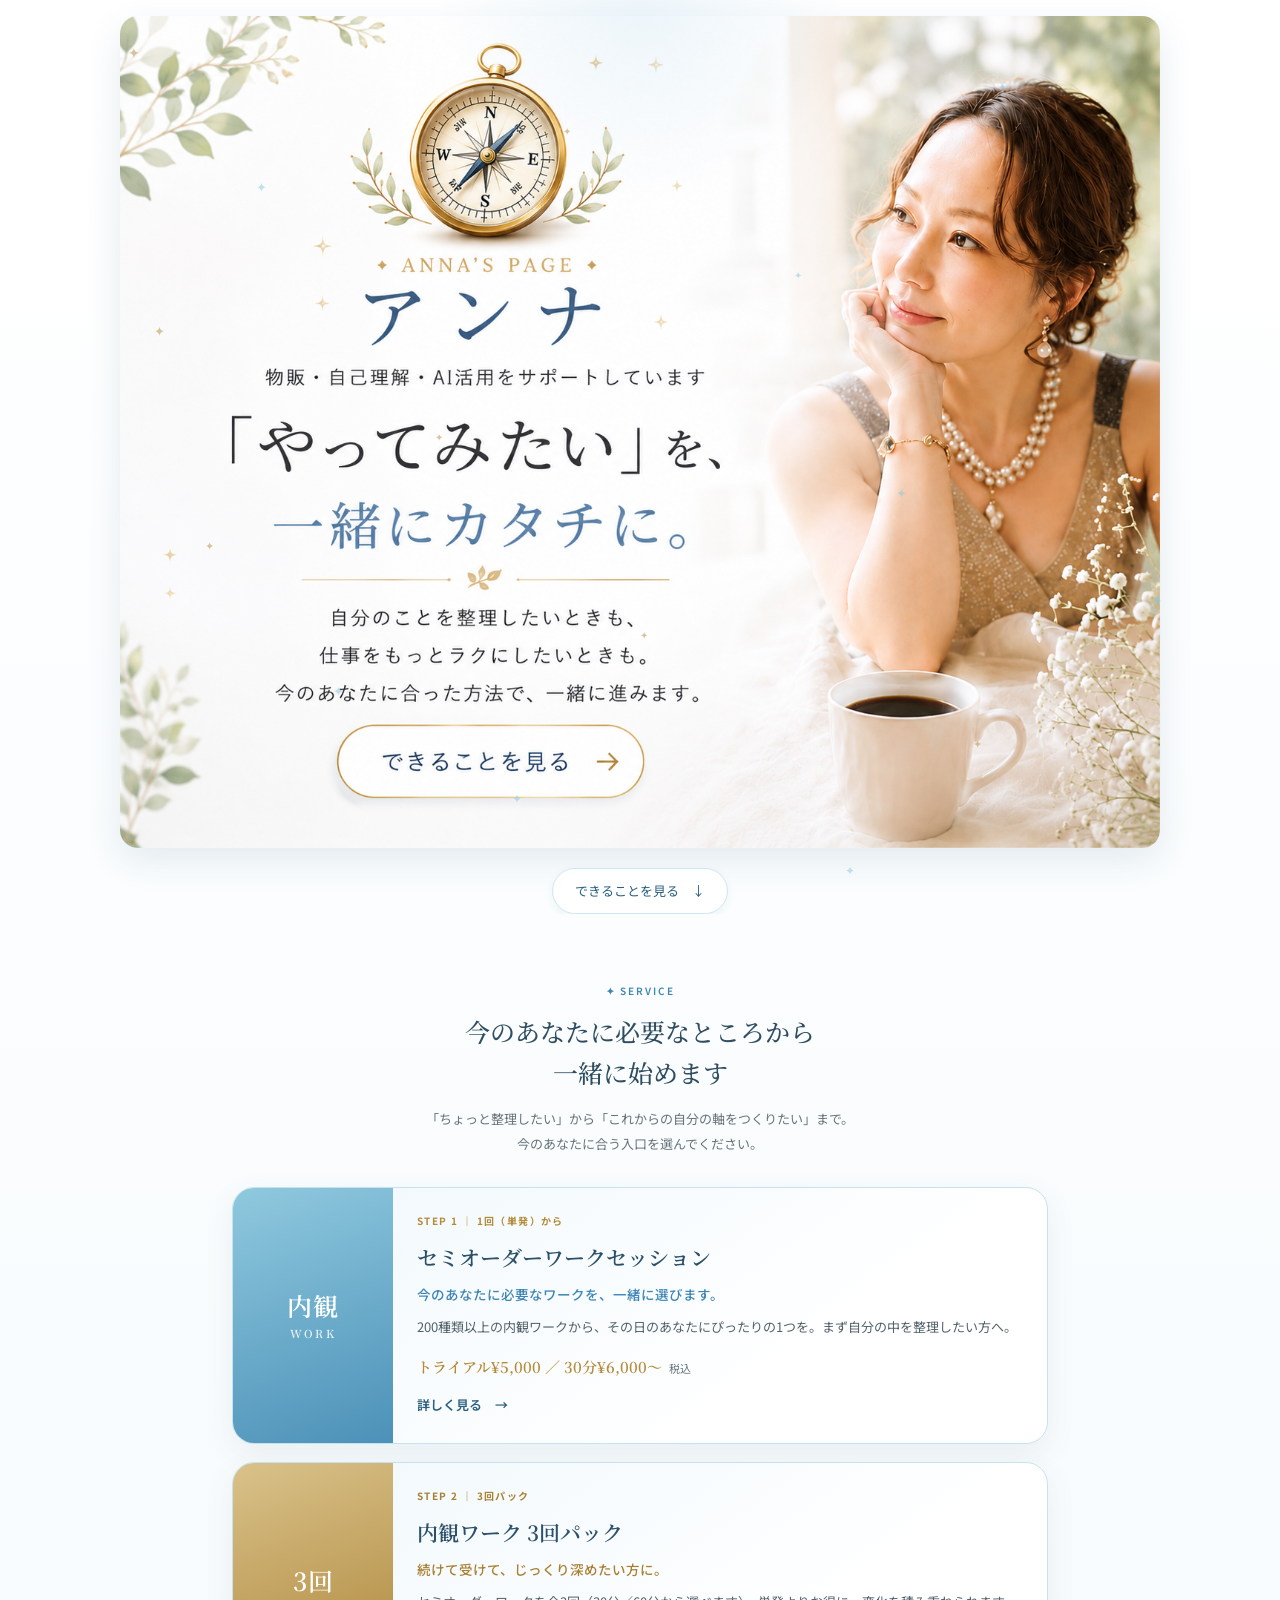
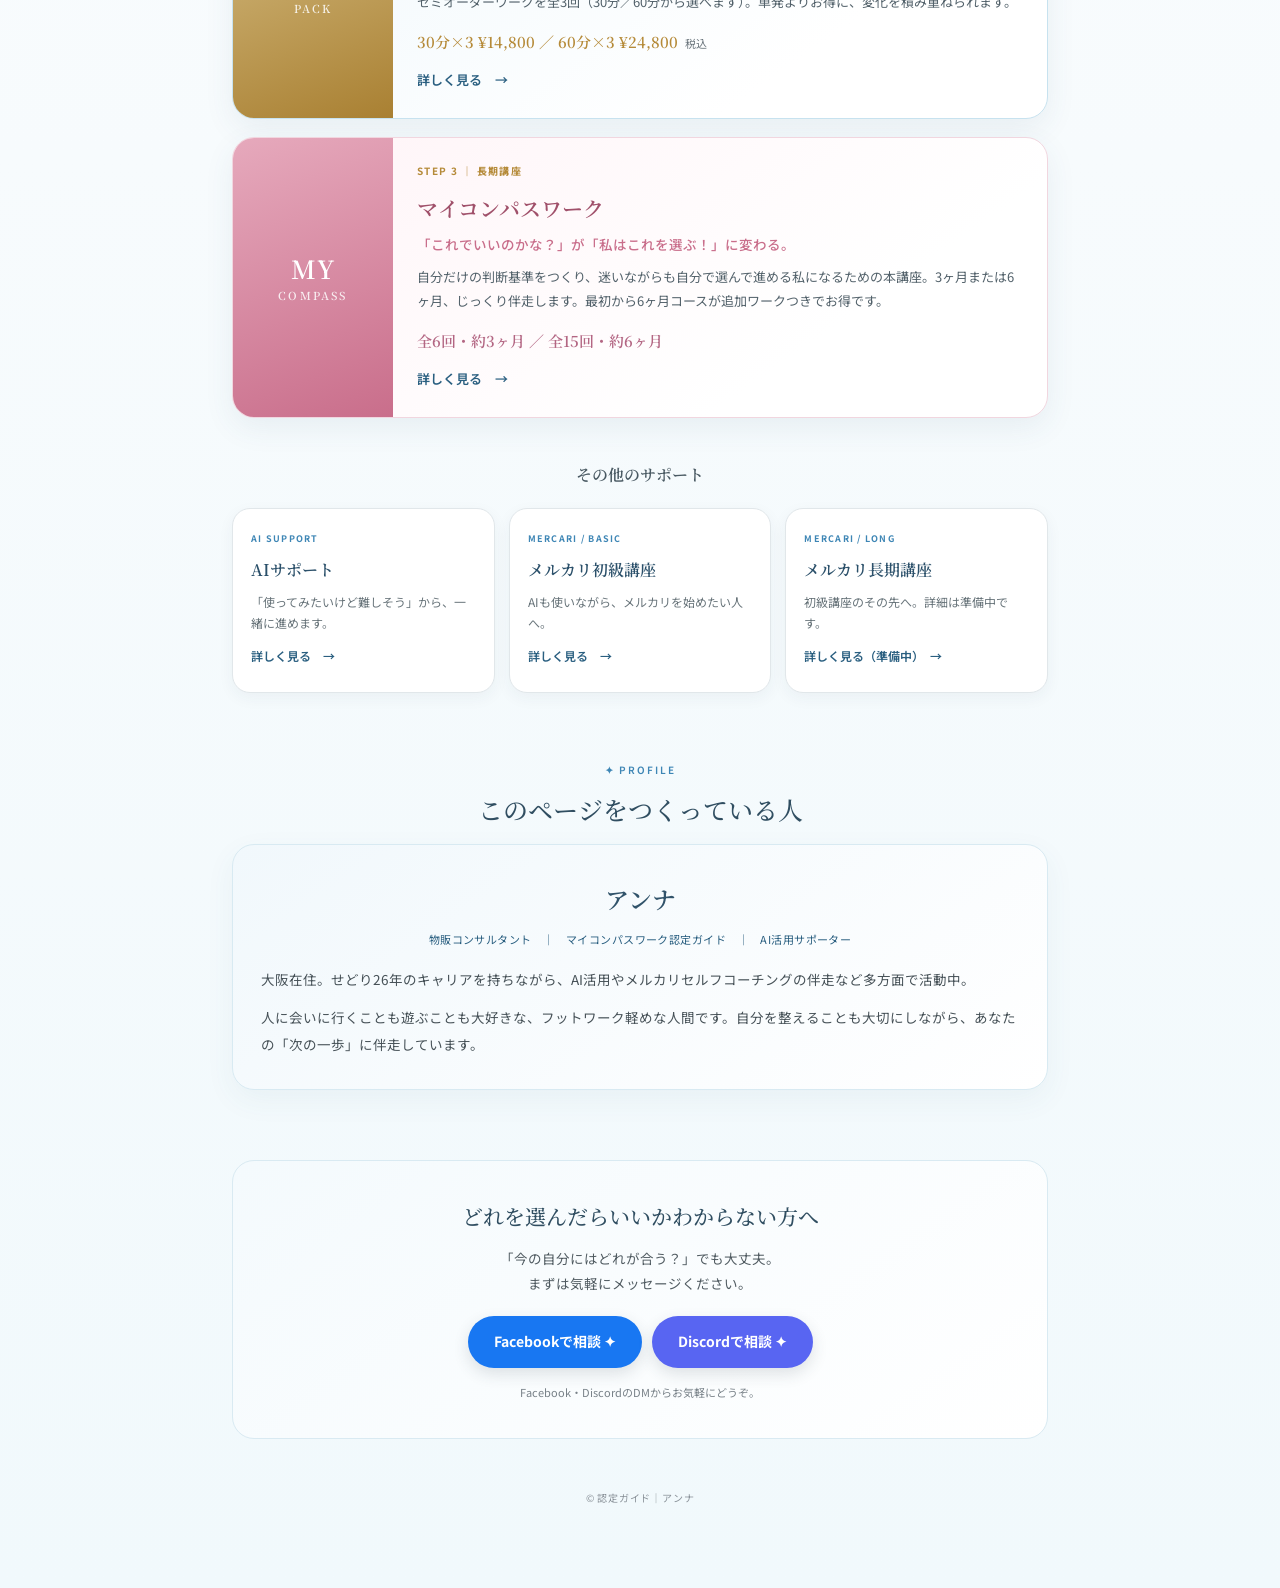
==== index.html @ 178cc52a "本講座 flow explainer; 44 testimonials w/ blurred avatars; top ladder labels 1回/3回/長期講座" ====
<!DOCTYPE html>
<html lang="ja">
<head>
<meta charset="UTF-8">
<meta name="viewport" content="width=device-width, initial-scale=1">
<title>アンナ｜物販コンサルタント / 認定ガイド</title>
<meta name="description" content="物販（せどり）歴26年。メルカリ講座・AI活用・マイコンパスワークで、あなたの「次の一歩」に伴走します。">
<link rel="preconnect" href="https://fonts.googleapis.com">
<link rel="preconnect" href="https://fonts.gstatic.com" crossorigin>
<link href="https://fonts.googleapis.com/css2?family=Noto+Serif+JP:wght@400;500;600&family=Noto+Sans+JP:wght@400;500;700&display=swap" rel="stylesheet">
<style>
*,::before,::after{box-sizing:border-box;margin:0;padding:0}
:root{--blue:#3E86B5;--mid:#86C5DF;--light:#CDE7F3;--pale:#F1F9FC;--dark:#2A5F80;--pink:#D98FA8;--gold:#B58A38;--goldp:#FBF6E9;--text:#30363B;--sub:#68737A;--white:#fff;--radius:20px}
html{scroll-behavior:smooth}
body{font-family:"Noto Sans JP",sans-serif;color:var(--text);background:linear-gradient(180deg,#ffffff 0%,#F7FBFD 55%,#F1F9FC 100%);line-height:1.85;-webkit-font-smoothing:antialiased}
a{color:inherit}
.wrap{max-width:860px;margin:0 auto;padding:0 22px 80px;position:relative;z-index:1}

/* ---------- 全体に散らす★キラキラ ---------- */
.glitter{position:fixed;inset:0;pointer-events:none;z-index:9;overflow:hidden}
.g-star{position:absolute;line-height:1;opacity:.5;animation:tw var(--d,3.2s) ease-in-out infinite var(--dl,0s)}
@keyframes tw{0%,100%{opacity:.12;transform:scale(.6) rotate(0deg)}50%{opacity:.82;transform:scale(1.15) rotate(18deg)}}
@media(prefers-reduced-motion:reduce){.g-star{animation:none;opacity:.35}}

/* ---------- hero ---------- */
.hero{position:relative;overflow:hidden;text-align:center;padding:16px 16px 0;z-index:1}
.hero-banner{display:block;max-width:1040px;margin:0 auto;border-radius:18px;overflow:hidden;box-shadow:0 12px 34px rgba(50,95,120,.12)}
.hero-banner img{display:block;width:100%}
.hero-scroll{display:inline-block;margin-top:20px;font-size:13px;color:var(--dark);text-decoration:none;border:1px solid var(--light);background:#fff;border-radius:999px;padding:10px 22px;box-shadow:0 3px 10px rgba(50,95,120,.06)}
.hero:before{content:"";position:absolute;width:420px;height:420px;border-radius:50%;background:radial-gradient(circle,rgba(191,223,240,.28),transparent 68%);top:-210px;left:50%;transform:translateX(-50%)}
.hero-inner{position:relative;z-index:1;max-width:700px;margin:auto}
.hero-emblem{width:76px;height:76px;margin:0 auto 20px;border-radius:50%;background:linear-gradient(160deg,#8FC9DE,#4C91B8);display:flex;align-items:center;justify-content:center;box-shadow:0 12px 26px rgba(75,145,181,.28)}
.hero-emblem svg{width:40px;height:40px;color:#fff}
.anna-badge{display:inline-block;font-size:11px;letter-spacing:.16em;color:var(--dark);background:#fff;border:1px solid var(--light);padding:7px 16px;border-radius:999px}
.anna-name{font-family:"Noto Serif JP",serif;font-size:30px;font-weight:600;color:#294F68;margin-top:16px;letter-spacing:.04em}
.anna-role{font-size:12px;color:var(--sub);letter-spacing:.03em;margin-top:6px}
.hero h1{font-family:"Noto Serif JP",serif;font-size:32px;font-weight:500;line-height:1.6;letter-spacing:.03em;margin:20px 0 10px;color:#294F68}
.hero h1 span{color:var(--blue)}
.hero-lead{font-size:14px;color:var(--sub);line-height:2;margin:16px auto 0}
.hero-links{margin-top:24px}
.hero-links a{display:inline-block;font-size:13px;color:var(--dark);text-decoration:none;border:1px solid var(--light);background:#fff;border-radius:999px;padding:11px 22px;transition:.2s;box-shadow:0 3px 10px rgba(50,95,120,.06)}
.hero-links a:hover{background:var(--pale)}

/* ---------- section ---------- */
section{padding-top:68px}
.sec-label{display:block;text-align:center;font-size:10px;letter-spacing:.2em;color:var(--blue);font-weight:600;margin-bottom:10px}
.sec-title{font-family:"Noto Serif JP",serif;font-size:25px;font-weight:500;line-height:1.65;text-align:center;color:#304E61;margin-bottom:14px}
.sec-lead{text-align:center;font-size:13px;color:var(--sub);line-height:1.9;margin:0 auto 30px;max-width:620px}

/* ---------- 主役サービス ---------- */
.service-stack{display:grid;gap:18px}
.service-main{display:grid;grid-template-columns:160px 1fr;text-decoration:none;background:linear-gradient(145deg,#F0F8FC,#fff 72%);border:1px solid #C7E2EF;border-radius:22px;overflow:hidden;box-shadow:0 10px 30px rgba(50,95,120,.08);transition:transform .25s,box-shadow .25s}
.service-main:hover{transform:translateY(-2px);box-shadow:0 14px 34px rgba(50,95,120,.14)}
.service-main .visual{background:linear-gradient(160deg,#8FC9DE,#4C91B8);display:flex;align-items:center;justify-content:center;padding:20px}
.visual-mark{font-family:"Noto Serif JP",serif;color:#fff;font-size:25px;font-weight:600;text-align:center;line-height:1.25;letter-spacing:.04em}
.visual-mark span{display:block;font-size:11px;letter-spacing:.2em;opacity:.85;margin-top:5px}
.service-body{padding:24px 24px 26px}
.service-main .mini{font-size:10px;letter-spacing:.14em;font-weight:700;color:var(--gold)}
.service-main h3{font-family:"Noto Serif JP",serif;font-size:21px;font-weight:600;color:#2B506A;margin:8px 0 5px}
.service-main .lead{font-size:13.5px;color:var(--blue);font-weight:500;margin-bottom:8px}
.service-main p{font-size:13px;color:#52616A}
.service-main .price{font-family:"Noto Serif JP",serif;font-size:15px;font-weight:600;color:var(--gold);margin-top:14px}
.service-main .price small{font-family:"Noto Sans JP",sans-serif;font-size:11px;font-weight:400;color:var(--sub);margin-left:3px}
.service-main .arrow{margin-top:12px;font-size:13px;font-weight:600;color:var(--dark)}
.service-main.pink{background:linear-gradient(145deg,#FFF4F7,#fff 72%);border-color:#F1D6DF}
.service-main.pink .visual{background:linear-gradient(160deg,#E6A9BC,#C96E8B)}
.service-main.pink h3{color:#A0506A}
.service-main.pink .lead{color:#C96E8B}
.service-main.pink .price{color:#B36683}

/* ---------- その他サービス ---------- */
.other-title{font-family:"Noto Serif JP",serif;text-align:center;font-size:16px;color:#4a5a63;margin:42px 0 18px;font-weight:600}
.other-services{display:grid;grid-template-columns:repeat(3,1fr);gap:14px}
.other-card{display:block;text-decoration:none;background:#fff;border:1px solid #E1E7EA;border-radius:18px;padding:22px 18px;box-shadow:0 5px 16px rgba(40,60,70,.05);transition:transform .25s}
.other-card:hover{transform:translateY(-2px)}
.other-card .label{font-size:9px;letter-spacing:.14em;font-weight:700;color:var(--blue)}
.other-card h4{font-family:"Noto Serif JP",serif;font-size:16px;color:#2B506A;margin:8px 0 6px;font-weight:600}
.other-card p{font-size:12px;color:#68747A;line-height:1.75}
.other-card .more{display:inline-block;margin-top:12px;font-size:12px;font-weight:600;color:var(--dark)}

/* ---------- profile ---------- */
.profile{background:linear-gradient(145deg,#F1F8FC,#fff);border:1px solid #D8EAF2;border-radius:22px;padding:32px 28px;text-align:center;box-shadow:0 10px 30px rgba(50,95,120,.06)}
.profile-name{font-family:"Noto Serif JP",serif;font-size:24px;font-weight:600;color:#31536A}
.profile .role{font-size:11px;color:var(--dark);letter-spacing:.04em;margin:7px 0 17px}
.profile p{font-size:13.5px;text-align:left;color:#465157;line-height:1.95}
.profile p+p{margin-top:12px}

/* ---------- contact ---------- */
.contact{margin-top:70px;text-align:center;background:linear-gradient(145deg,#F4FAFD,#fff);border:1px solid #D9EAF2;border-radius:22px;padding:36px 24px}
.contact h2{font-family:"Noto Serif JP",serif;font-size:21px;font-weight:500;color:#304E61;margin-bottom:10px}
.contact p{font-size:13.5px;color:#505B61}
.contact .btns{display:flex;flex-wrap:wrap;gap:10px;justify-content:center;margin-top:20px}
.contact .btn{display:inline-block;text-decoration:none;font-weight:700;color:#fff;padding:13px 26px;border-radius:999px;font-size:14px;box-shadow:0 6px 16px rgba(40,60,70,.14)}
.contact .btn.fb{background:#1877F2}
.contact .btn.dc{background:#5865F2}
.contact-note{font-size:11px;color:#788188;margin-top:14px}
footer{text-align:center;font-size:10px;color:#899198;margin-top:50px;letter-spacing:.08em}

@media(max-width:680px){.other-services{grid-template-columns:1fr}.service-main{grid-template-columns:1fr}.service-main .visual{padding:28px}}
@media(max-width:480px){.wrap{padding-left:16px;padding-right:16px}.hero{padding:54px 18px 48px}.anna-name{font-size:26px}.hero h1{font-size:25px}.sec-title{font-size:21px}}
</style>
</head>
<body>

<!-- ★ 全体に散らすキラキラ -->
<div class="glitter" aria-hidden="true">
  <span class="g-star" style="top:5%;left:10%;color:var(--gold);font-size:14px;--d:3.4s">✦</span>
  <span class="g-star" style="top:9%;left:78%;color:var(--mid);font-size:11px;--d:3.9s;--dl:1.2s">✦</span>
  <span class="g-star" style="top:14%;left:44%;color:var(--gold);font-size:10px;--d:3.1s;--dl:.5s">✦</span>
  <span class="g-star" style="top:20%;left:20%;color:var(--mid);font-size:13px;--d:4.2s;--dl:2s">✦</span>
  <span class="g-star" style="top:24%;left:88%;color:var(--gold);font-size:12px;--d:3.6s;--dl:.9s">✦</span>
  <span class="g-star" style="top:30%;left:62%;color:var(--mid);font-size:10px;--d:3.3s;--dl:1.6s">✦</span>
  <span class="g-star" style="top:36%;left:12%;color:var(--gold);font-size:13px;--d:4s;--dl:.3s">✦</span>
  <span class="g-star" style="top:42%;left:82%;color:var(--mid);font-size:11px;--d:3.7s;--dl:2.2s">✦</span>
  <span class="g-star" style="top:48%;left:34%;color:var(--gold);font-size:10px;--d:3.2s;--dl:1s">✦</span>
  <span class="g-star" style="top:54%;left:70%;color:var(--mid);font-size:13px;--d:4.1s;--dl:.6s">✦</span>
  <span class="g-star" style="top:60%;left:16%;color:var(--gold);font-size:11px;--d:3.5s;--dl:1.8s">✦</span>
  <span class="g-star" style="top:66%;left:90%;color:var(--mid);font-size:12px;--d:3.8s;--dl:.4s">✦</span>
  <span class="g-star" style="top:70%;left:50%;color:var(--gold);font-size:10px;--d:3.3s;--dl:2.4s">✦</span>
  <span class="g-star" style="top:76%;left:26%;color:var(--mid);font-size:13px;--d:4.2s;--dl:1.1s">✦</span>
  <span class="g-star" style="top:82%;left:76%;color:var(--gold);font-size:11px;--d:3.6s;--dl:.7s">✦</span>
  <span class="g-star" style="top:88%;left:40%;color:var(--mid);font-size:12px;--d:3.9s;--dl:2s">✦</span>
  <span class="g-star" style="top:93%;left:10%;color:var(--gold);font-size:10px;--d:3.4s;--dl:1.4s">✦</span>
  <span class="g-star" style="top:96%;left:66%;color:var(--mid);font-size:12px;--d:3.7s;--dl:.9s">✦</span>
</div>

<header class="hero">
  <a class="hero-banner" href="#services">
    <img src="hero-top.png" alt="ANNA'S PAGE アンナ｜物販・自己理解・AI活用をサポートしています。「やってみたい」を、一緒にカタチに。自分のことを整理したいときも、仕事をもっとラクにしたいときも、今のあなたに合った方法で一緒に進みます。">
  </a>
  <a class="hero-scroll" href="#services">できることを見る　↓</a>
</header>

<div class="wrap">

  <!-- ============ サービス一覧 ============ -->
  <section id="services">
    <span class="sec-label">✦ SERVICE</span>
    <h2 class="sec-title">今のあなたに必要なところから<br>一緒に始めます</h2>
    <p class="sec-lead">「ちょっと整理したい」から「これからの自分の軸をつくりたい」まで。<br>今のあなたに合う入口を選んでください。</p>

    <div class="service-stack">
      <a class="service-main" href="taiken/">
        <div class="visual"><div class="visual-mark">内観<br><span>WORK</span></div></div>
        <div class="service-body">
          <div class="mini">STEP 1 ｜ 1回（単発）から</div>
          <h3>セミオーダーワークセッション</h3>
          <p class="lead">今のあなたに必要なワークを、一緒に選びます。</p>
          <p>200種類以上の内観ワークから、その日のあなたにぴったりの1つを。まず自分の中を整理したい方へ。</p>
          <div class="price">トライアル¥5,000 ／ 30分¥6,000〜 <small>税込</small></div>
          <div class="arrow">詳しく見る　→</div>
        </div>
      </a>

      <a class="service-main" href="taiken/#price">
        <div class="visual" style="background:linear-gradient(160deg,#D9C28A,#A98032)"><div class="visual-mark">3回<br><span>PACK</span></div></div>
        <div class="service-body">
          <div class="mini" style="color:#A98032">STEP 2 ｜ 3回パック</div>
          <h3>内観ワーク 3回パック</h3>
          <p class="lead" style="color:#A98032">続けて受けて、じっくり深めたい方に。</p>
          <p>セミオーダーワークを全3回（30分／60分から選べます）。単発よりお得に、変化を積み重ねられます。</p>
          <div class="price">30分×3 ¥14,800 ／ 60分×3 ¥24,800 <small>税込</small></div>
          <div class="arrow">詳しく見る　→</div>
        </div>
      </a>

      <a class="service-main pink" href="https://annakanayama.github.io/mycompass-lp/">
        <div class="visual"><div class="visual-mark">MY<br><span>COMPASS</span></div></div>
        <div class="service-body">
          <div class="mini">STEP 3 ｜ 長期講座</div>
          <h3>マイコンパスワーク</h3>
          <p class="lead">「これでいいのかな？」が「私はこれを選ぶ！」に変わる。</p>
          <p>自分だけの判断基準をつくり、迷いながらも自分で選んで進める私になるための本講座。3ヶ月または6ヶ月、じっくり伴走します。最初から6ヶ月コースが追加ワークつきでお得です。</p>
          <div class="price">全6回・約3ヶ月 ／ 全15回・約6ヶ月</div>
          <div class="arrow">詳しく見る　→</div>
        </div>
      </a>
    </div>

    <h3 class="other-title">その他のサポート</h3>
    <div class="other-services">
      <a class="other-card" href="ai/"><div class="label">AI SUPPORT</div><h4>AIサポート</h4><p>「使ってみたいけど難しそう」から、一緒に進めます。</p><span class="more">詳しく見る　→</span></a>
      <a class="other-card" href="mercari-basic/"><div class="label">MERCARI / BASIC</div><h4>メルカリ初級講座</h4><p>AIも使いながら、メルカリを始めたい人へ。</p><span class="more">詳しく見る　→</span></a>
      <a class="other-card" href="mercari-long/"><div class="label">MERCARI / LONG</div><h4>メルカリ長期講座</h4><p>初級講座のその先へ。詳細は準備中です。</p><span class="more">詳しく見る（準備中）　→</span></a>
    </div>
  </section>

  <!-- ============ プロフィール ============ -->
  <section id="profile">
    <span class="sec-label">✦ PROFILE</span>
    <h2 class="sec-title">このページをつくっている人</h2>
    <div class="profile">
      <div class="profile-name">アンナ</div>
      <div class="role">物販コンサルタント　｜　マイコンパスワーク認定ガイド　｜　AI活用サポーター</div>
      <p>大阪在住。せどり26年のキャリアを持ちながら、AI活用やメルカリセルフコーチングの伴走など多方面で活動中。</p>
      <p>人に会いに行くことも遊ぶことも大好きな、フットワーク軽めな人間です。自分を整えることも大切にしながら、あなたの「次の一歩」に伴走しています。</p>
    </div>
  </section>

  <!-- ============ お問い合わせ ============ -->
  <div class="contact">
    <h2>どれを選んだらいいかわからない方へ</h2>
    <p>「今の自分にはどれが合う？」でも大丈夫。<br>まずは気軽にメッセージください。</p>
    <div class="btns">
      <a class="btn fb" href="https://www.facebook.com/profile.php?id=1349326636" target="_blank" rel="noopener">Facebookで相談 ✦</a>
      <a class="btn dc" href="https://discord.com/users/949023062278410319" target="_blank" rel="noopener">Discordで相談 ✦</a>
    </div>
    <div class="contact-note">Facebook・DiscordのDMからお気軽にどうぞ。</div>
  </div>

  <footer>© 認定ガイド｜アンナ</footer>
</div>

</body>
</html>
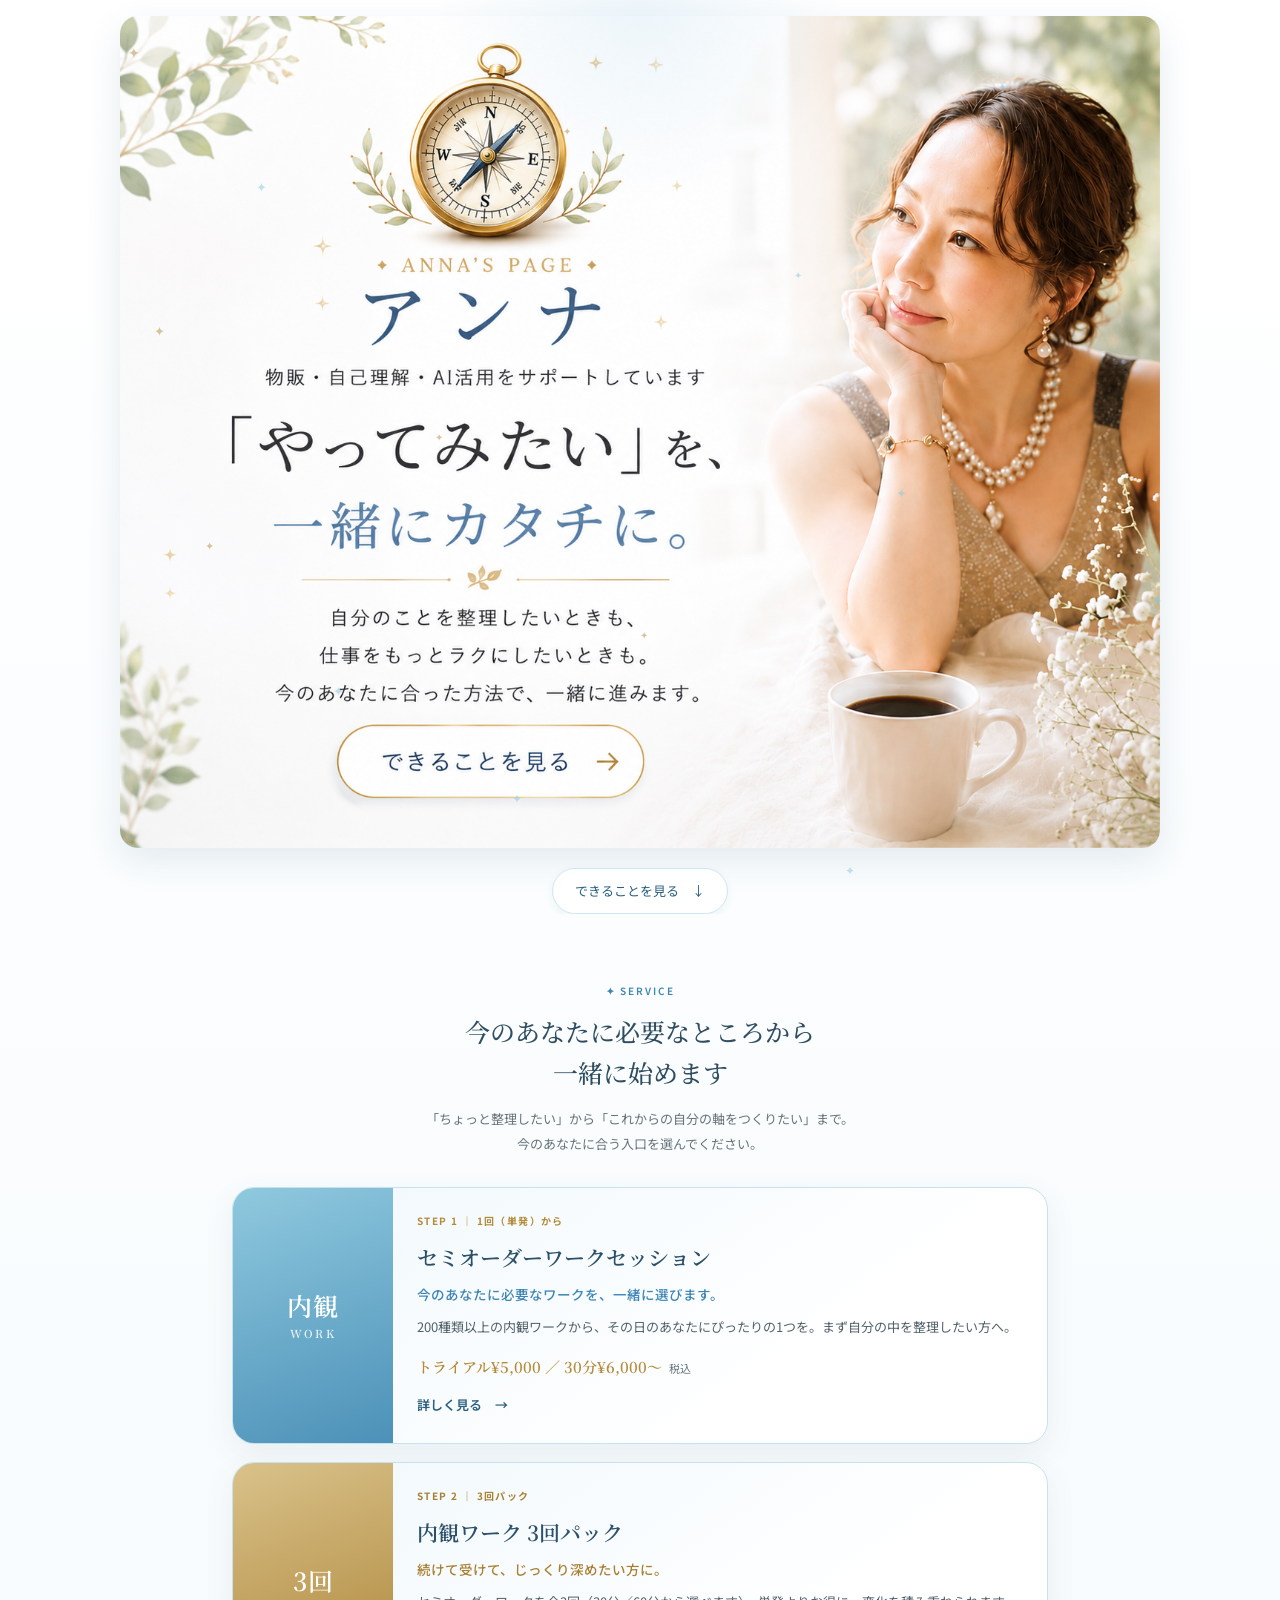
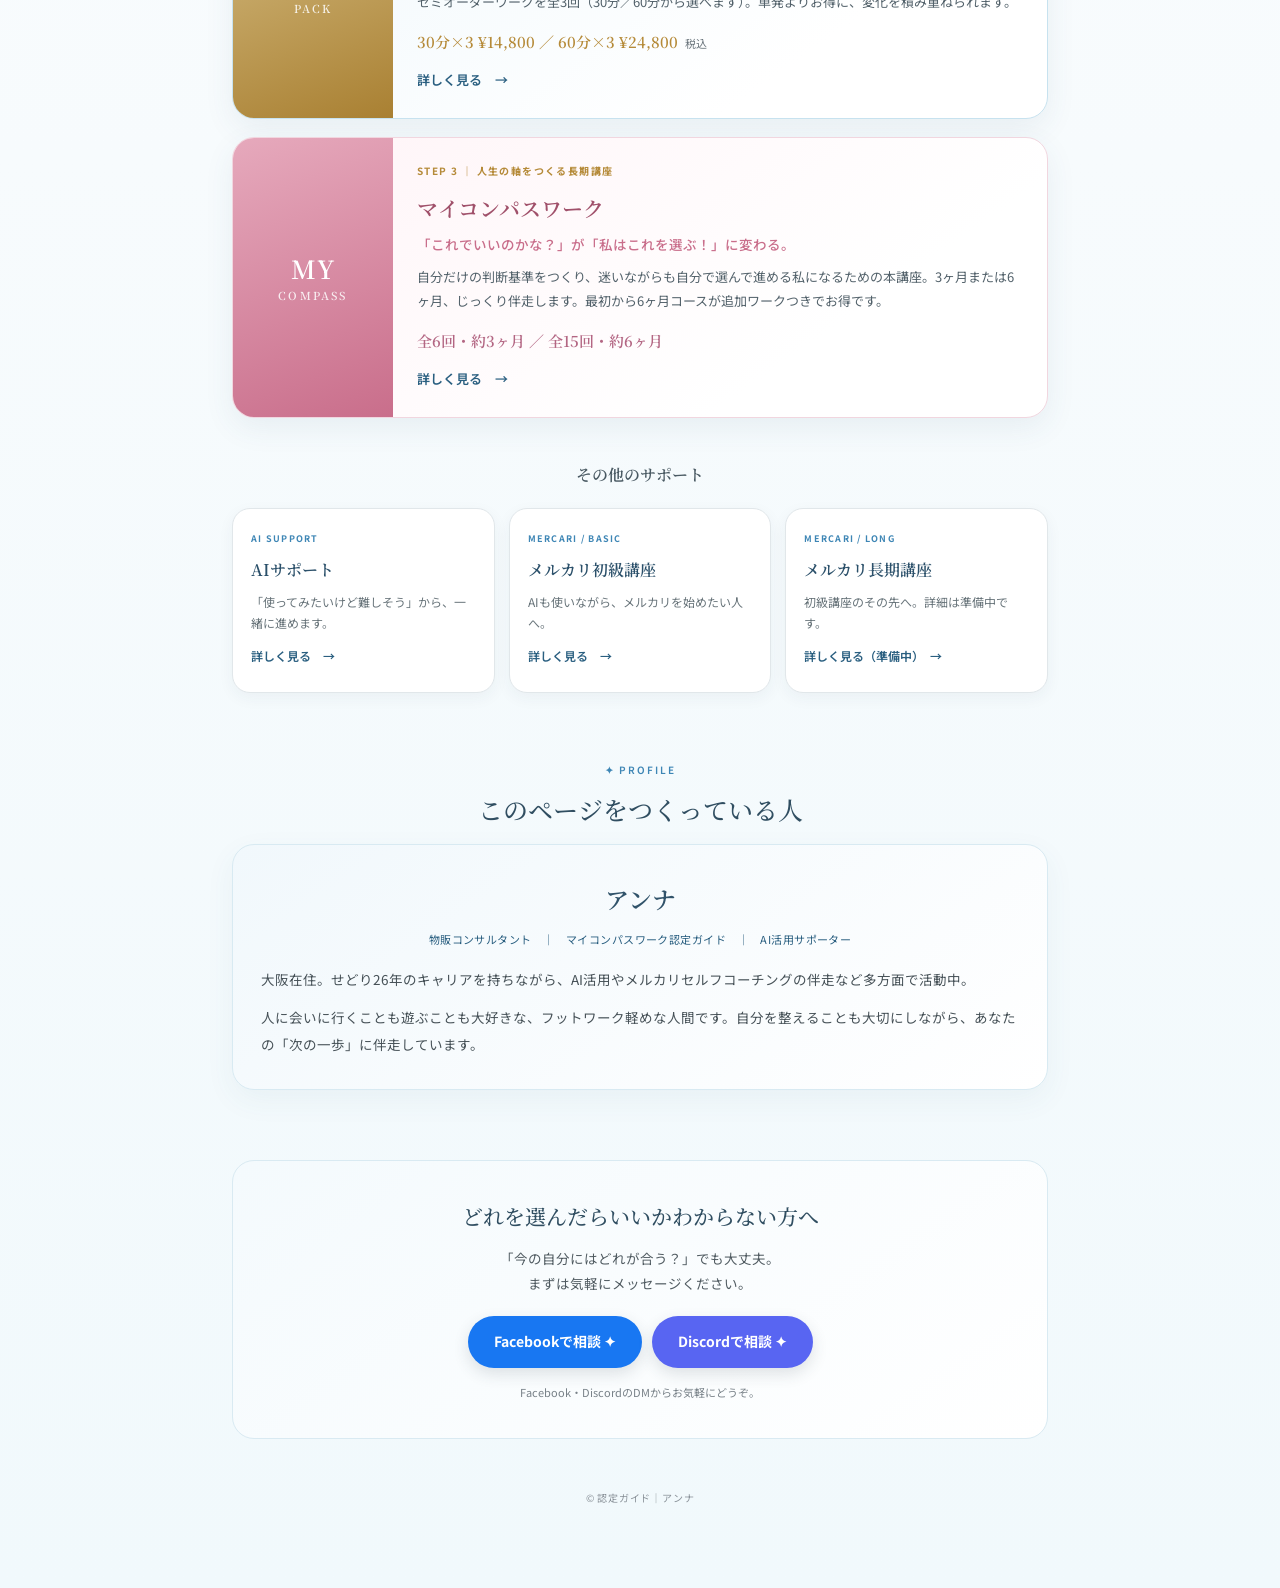
==== commit d7c0fd66: "Top: STEP 3 label -> 人生の軸をつくる長期講座" ====
--- a/index.html
+++ b/index.html
@@ -167,7 +167,7 @@
       <a class="service-main pink" href="https://annakanayama.github.io/mycompass-lp/">
         <div class="visual"><div class="visual-mark">MY<br><span>COMPASS</span></div></div>
         <div class="service-body">
-          <div class="mini">STEP 3 ｜ 長期講座</div>
+          <div class="mini">STEP 3 ｜ 人生の軸をつくる長期講座</div>
           <h3>マイコンパスワーク</h3>
           <p class="lead">「これでいいのかな？」が「私はこれを選ぶ！」に変わる。</p>
           <p>自分だけの判断基準をつくり、迷いながらも自分で選んで進める私になるための本講座。3ヶ月または6ヶ月、じっくり伴走します。最初から6ヶ月コースが追加ワークつきでお得です。</p>
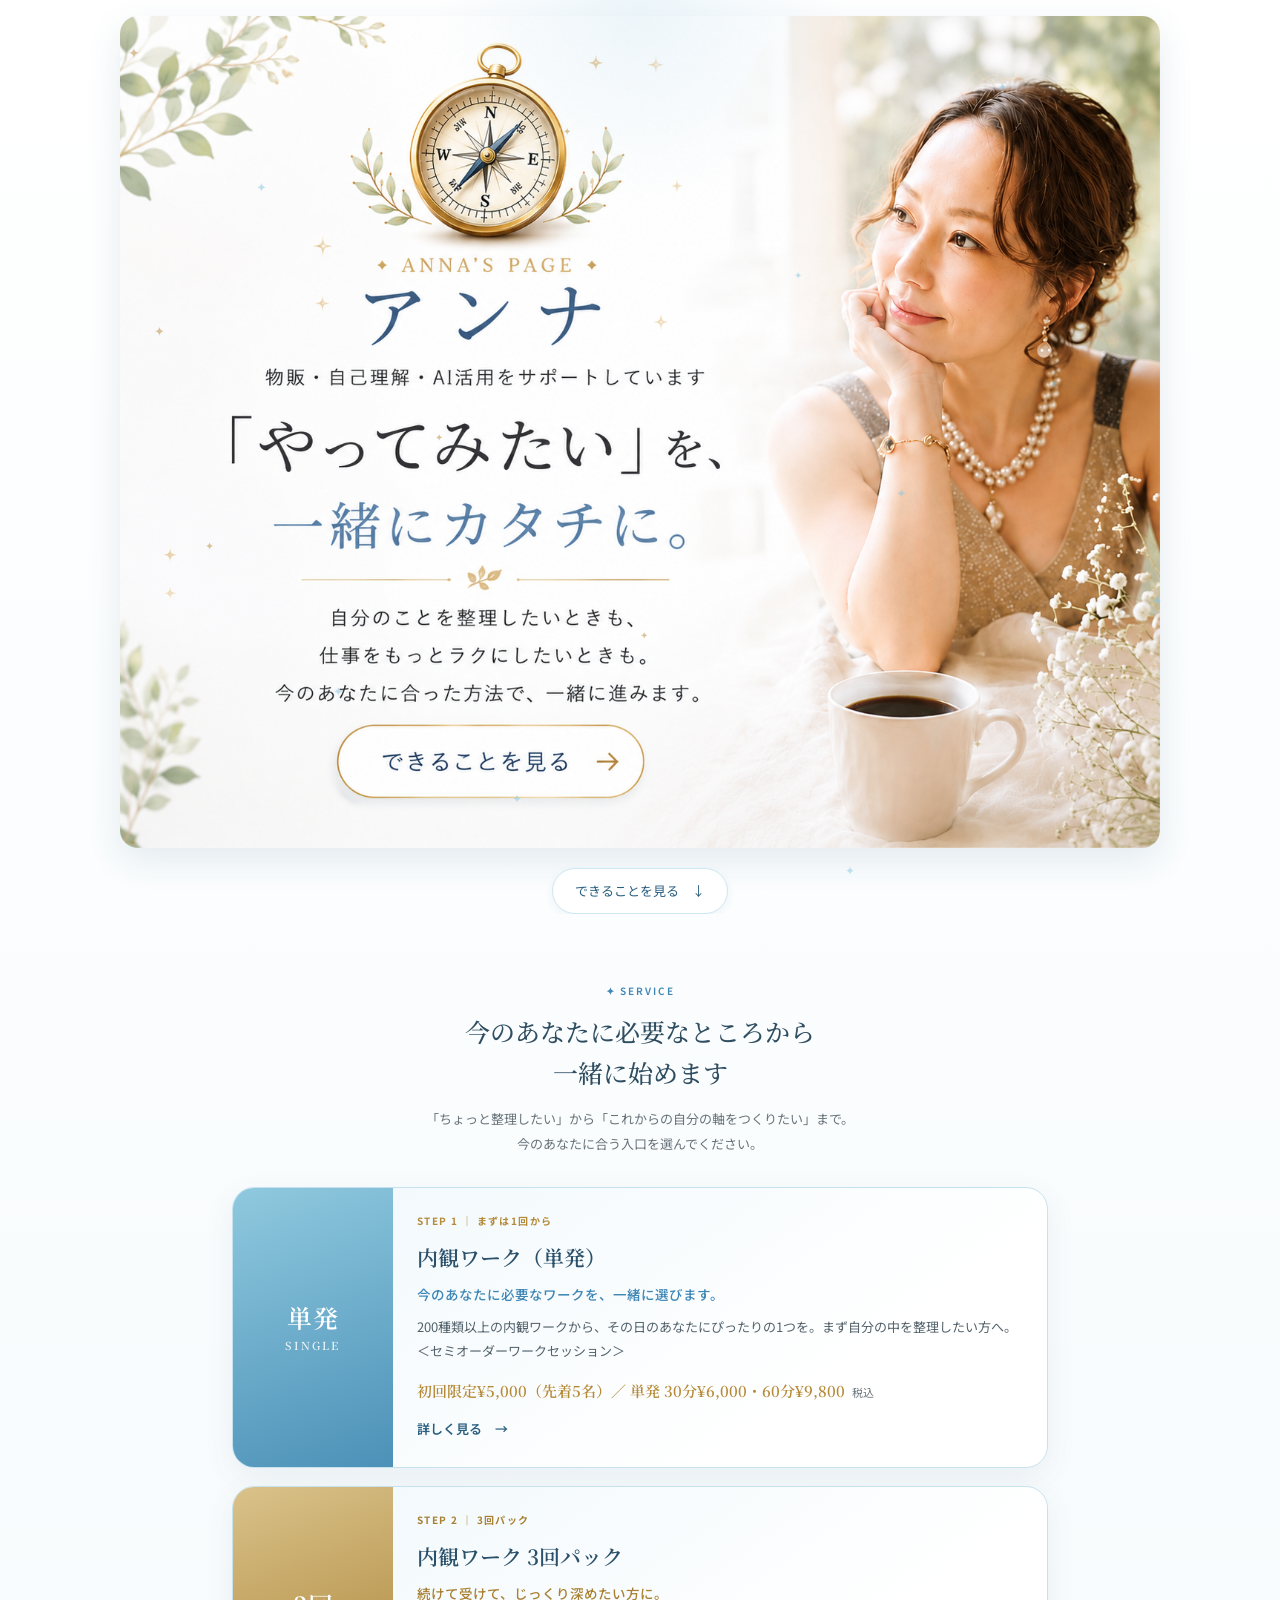
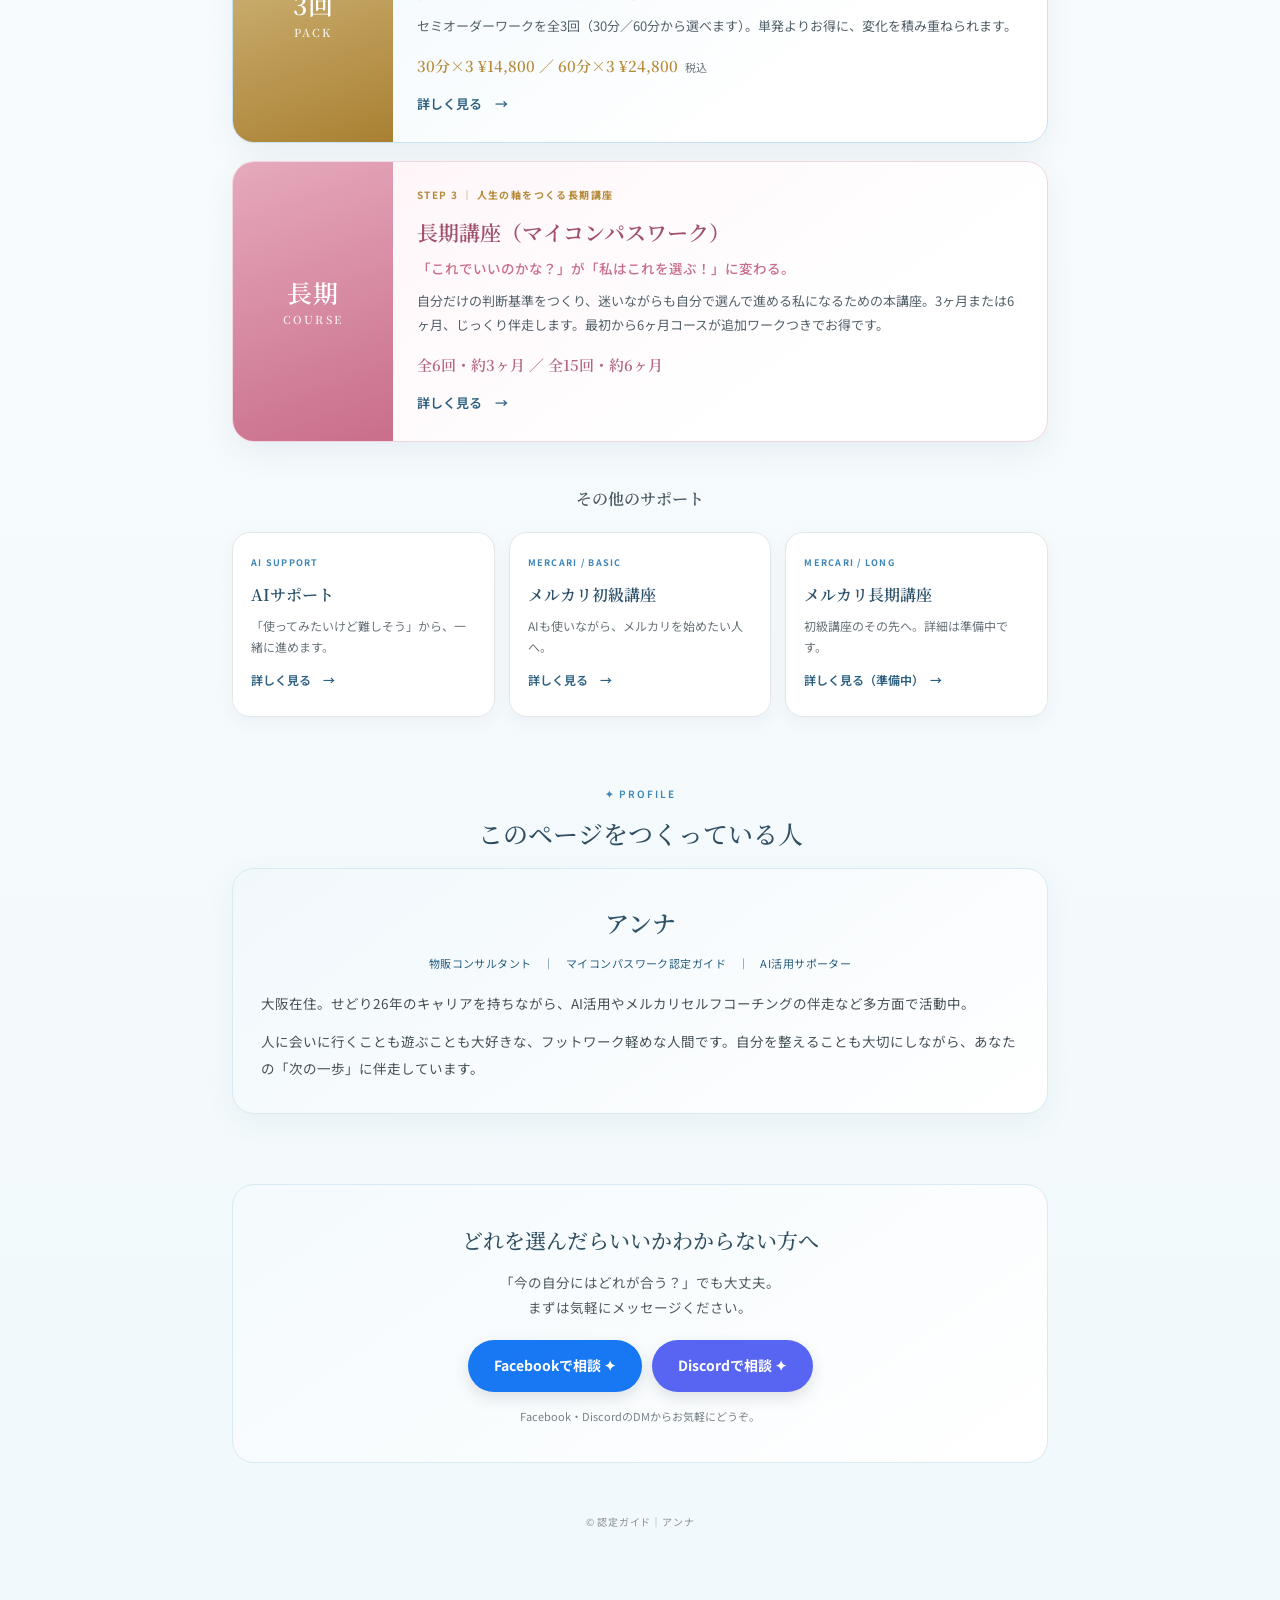
==== commit 83411bf1: "Feedback: align top-page card marks (単発/3回/長期), rename マイコンパス->長期講座(マイコンパスワーク), clarify prices" ====
--- a/index.html
+++ b/index.html
@@ -141,13 +141,13 @@
 
     <div class="service-stack">
       <a class="service-main" href="taiken/">
-        <div class="visual"><div class="visual-mark">内観<br><span>WORK</span></div></div>
+        <div class="visual"><div class="visual-mark">単発<br><span>SINGLE</span></div></div>
         <div class="service-body">
-          <div class="mini">STEP 1 ｜ 1回（単発）から</div>
-          <h3>セミオーダーワークセッション</h3>
+          <div class="mini">STEP 1 ｜ まずは1回から</div>
+          <h3>内観ワーク（単発）</h3>
           <p class="lead">今のあなたに必要なワークを、一緒に選びます。</p>
-          <p>200種類以上の内観ワークから、その日のあなたにぴったりの1つを。まず自分の中を整理したい方へ。</p>
-          <div class="price">トライアル¥5,000 ／ 30分¥6,000〜 <small>税込</small></div>
+          <p>200種類以上の内観ワークから、その日のあなたにぴったりの1つを。まず自分の中を整理したい方へ。＜セミオーダーワークセッション＞</p>
+          <div class="price">初回限定¥5,000（先着5名）／ 単発 30分¥6,000・60分¥9,800 <small>税込</small></div>
           <div class="arrow">詳しく見る　→</div>
         </div>
       </a>
@@ -165,10 +165,10 @@
       </a>
 
       <a class="service-main pink" href="https://annakanayama.github.io/mycompass-lp/">
-        <div class="visual"><div class="visual-mark">MY<br><span>COMPASS</span></div></div>
+        <div class="visual"><div class="visual-mark">長期<br><span>COURSE</span></div></div>
         <div class="service-body">
           <div class="mini">STEP 3 ｜ 人生の軸をつくる長期講座</div>
-          <h3>マイコンパスワーク</h3>
+          <h3>長期講座（マイコンパスワーク）</h3>
           <p class="lead">「これでいいのかな？」が「私はこれを選ぶ！」に変わる。</p>
           <p>自分だけの判断基準をつくり、迷いながらも自分で選んで進める私になるための本講座。3ヶ月または6ヶ月、じっくり伴走します。最初から6ヶ月コースが追加ワークつきでお得です。</p>
           <div class="price">全6回・約3ヶ月 ／ 全15回・約6ヶ月</div>
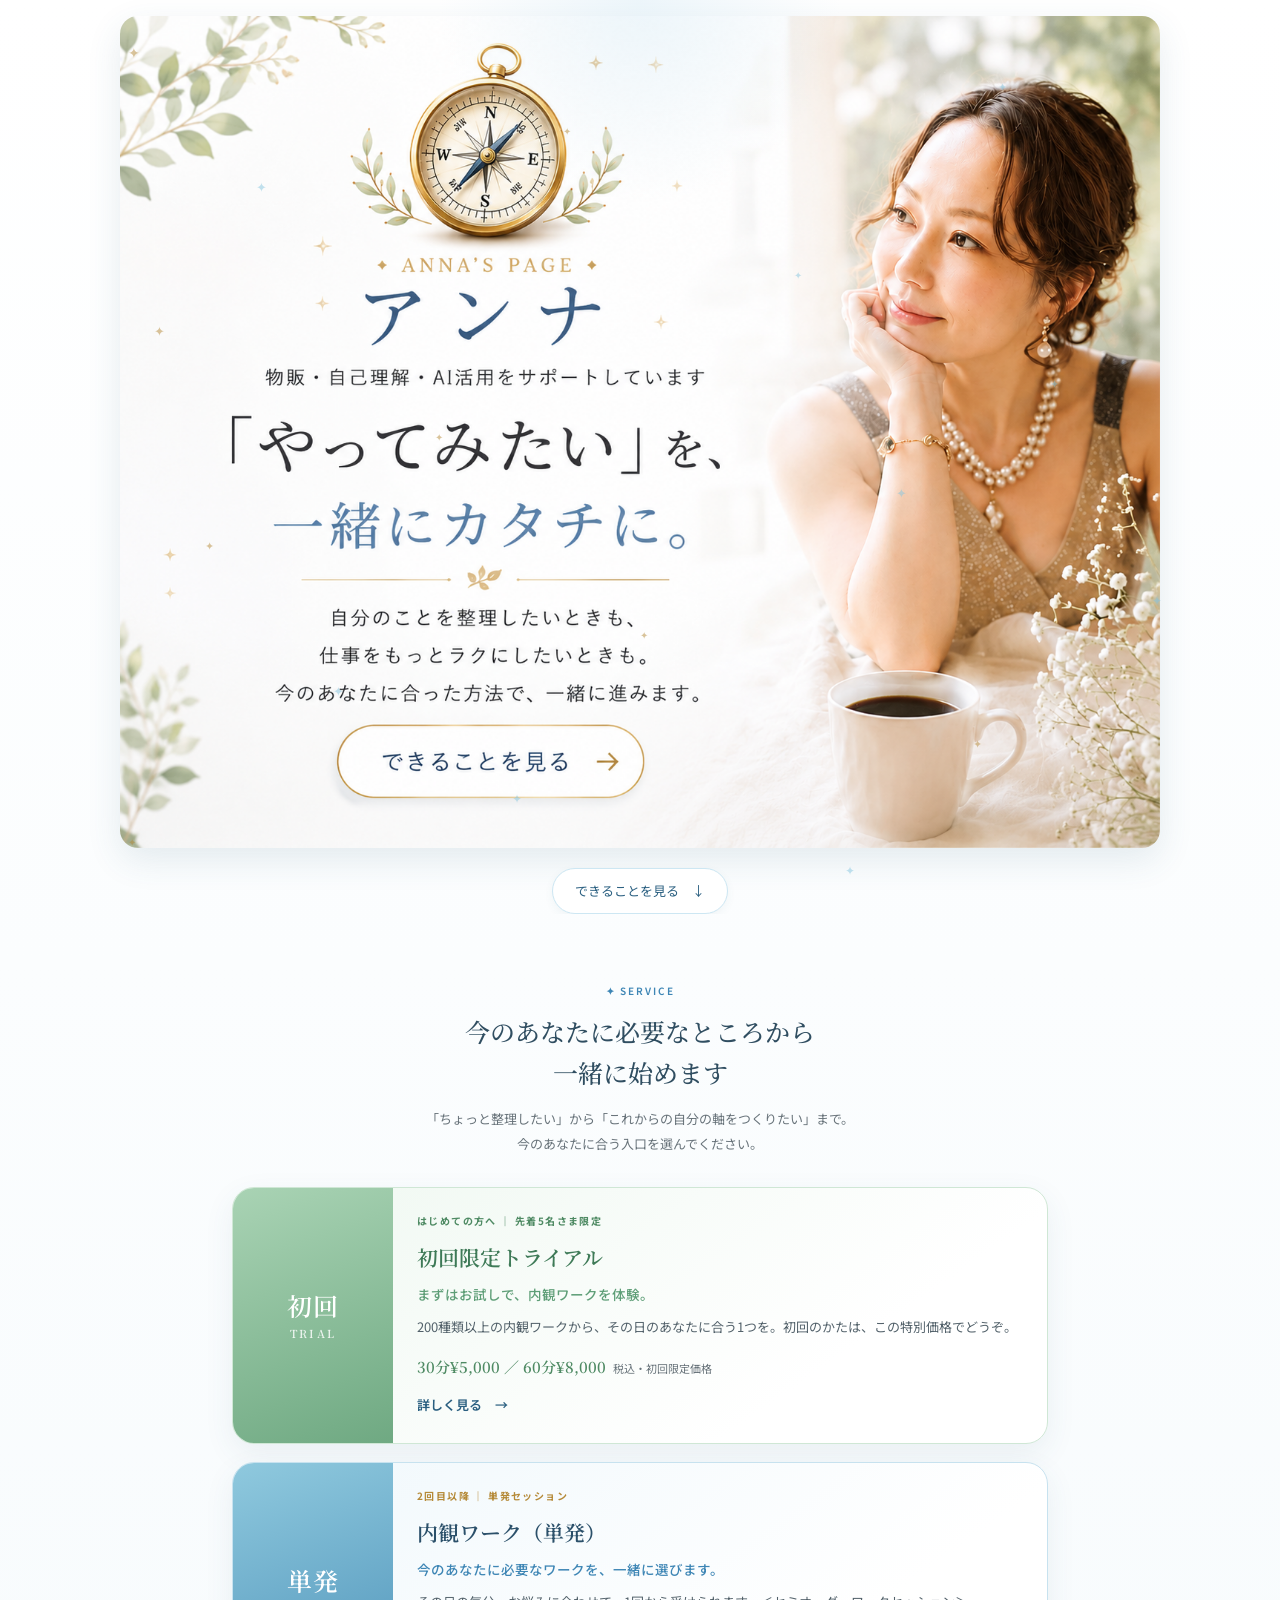
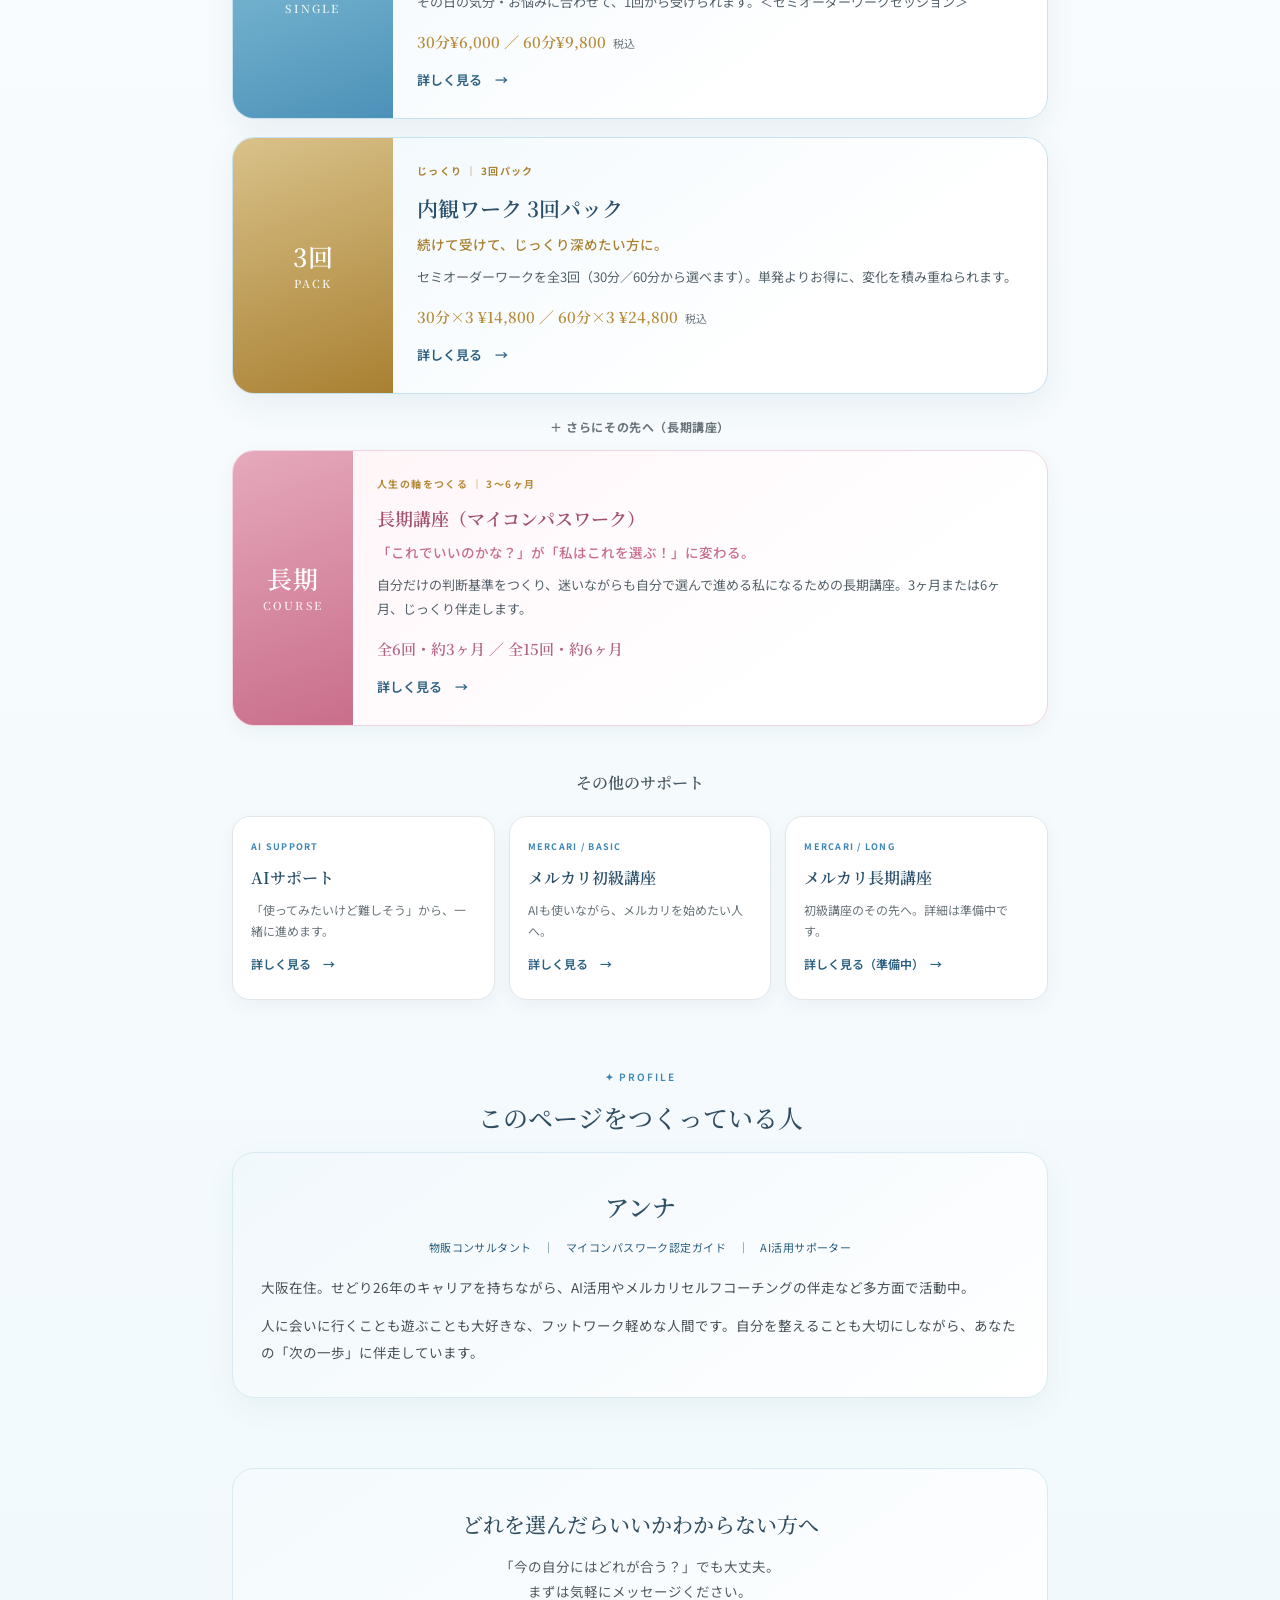
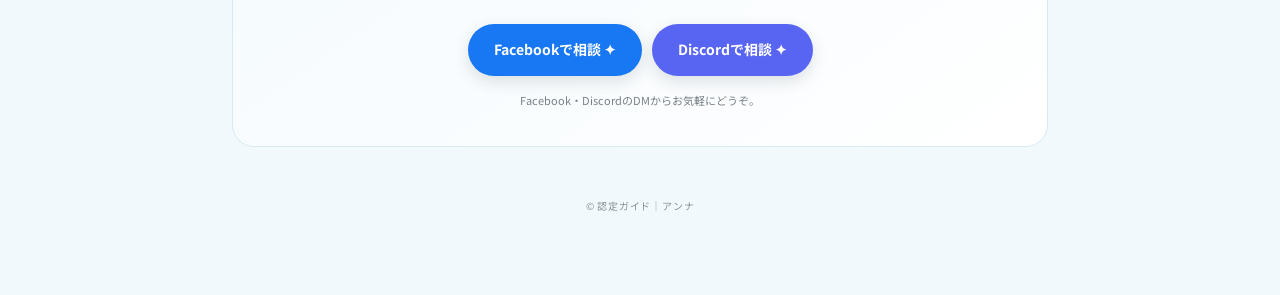
==== commit 0bc86f3d: "Top: 3-tier トライアル/単発/3回 + 長期 below divider; trial 30分5000/60分8000; sync LP trial price" ====
--- a/index.html
+++ b/index.html
@@ -67,6 +67,14 @@
 .service-main.pink h3{color:#A0506A}
 .service-main.pink .lead{color:#C96E8B}
 .service-main.pink .price{color:#B36683}
+.service-main.mint{background:linear-gradient(145deg,#EFF8F1,#fff 72%);border-color:#CFE7D5}
+.service-main.mint .visual{background:linear-gradient(160deg,#A9D3B4,#6FA982)}
+.service-main.mint h3{color:#3E7A57}
+.service-main.mint .lead{color:#5E9E77}
+.service-main.mint .price{color:#4E8A63}
+.service-more-label{text-align:center;font-size:12px;font-weight:700;color:var(--sub);letter-spacing:.05em;margin:22px 0 12px}
+.service-main.long{grid-template-columns:120px 1fr;box-shadow:0 6px 18px rgba(50,95,120,.06)}
+.service-main.long h3{font-size:18px}
 
 /* ---------- その他サービス ---------- */
 .other-title{font-family:"Noto Serif JP",serif;text-align:center;font-size:16px;color:#4a5a63;margin:42px 0 18px;font-weight:600}
@@ -140,14 +148,26 @@
     <p class="sec-lead">「ちょっと整理したい」から「これからの自分の軸をつくりたい」まで。<br>今のあなたに合う入口を選んでください。</p>
 
     <div class="service-stack">
+      <a class="service-main mint" href="taiken/">
+        <div class="visual"><div class="visual-mark">初回<br><span>TRIAL</span></div></div>
+        <div class="service-body">
+          <div class="mini" style="color:#4E8A63">はじめての方へ ｜ 先着5名さま限定</div>
+          <h3>初回限定トライアル</h3>
+          <p class="lead">まずはお試しで、内観ワークを体験。</p>
+          <p>200種類以上の内観ワークから、その日のあなたに合う1つを。初回のかたは、この特別価格でどうぞ。</p>
+          <div class="price">30分¥5,000 ／ 60分¥8,000 <small>税込・初回限定価格</small></div>
+          <div class="arrow">詳しく見る　→</div>
+        </div>
+      </a>
+
       <a class="service-main" href="taiken/">
         <div class="visual"><div class="visual-mark">単発<br><span>SINGLE</span></div></div>
         <div class="service-body">
-          <div class="mini">STEP 1 ｜ まずは1回から</div>
+          <div class="mini">2回目以降 ｜ 単発セッション</div>
           <h3>内観ワーク（単発）</h3>
           <p class="lead">今のあなたに必要なワークを、一緒に選びます。</p>
-          <p>200種類以上の内観ワークから、その日のあなたにぴったりの1つを。まず自分の中を整理したい方へ。＜セミオーダーワークセッション＞</p>
-          <div class="price">初回限定¥5,000（先着5名）／ 単発 30分¥6,000・60分¥9,800 <small>税込</small></div>
+          <p>その日の気分・お悩みに合わせて、1回から受けられます。＜セミオーダーワークセッション＞</p>
+          <div class="price">30分¥6,000 ／ 60分¥9,800 <small>税込</small></div>
           <div class="arrow">詳しく見る　→</div>
         </div>
       </a>
@@ -155,7 +175,7 @@
       <a class="service-main" href="taiken/#price">
         <div class="visual" style="background:linear-gradient(160deg,#D9C28A,#A98032)"><div class="visual-mark">3回<br><span>PACK</span></div></div>
         <div class="service-body">
-          <div class="mini" style="color:#A98032">STEP 2 ｜ 3回パック</div>
+          <div class="mini" style="color:#A98032">じっくり ｜ 3回パック</div>
           <h3>内観ワーク 3回パック</h3>
           <p class="lead" style="color:#A98032">続けて受けて、じっくり深めたい方に。</p>
           <p>セミオーダーワークを全3回（30分／60分から選べます）。単発よりお得に、変化を積み重ねられます。</p>
@@ -163,19 +183,20 @@
           <div class="arrow">詳しく見る　→</div>
         </div>
       </a>
-
-      <a class="service-main pink" href="https://annakanayama.github.io/mycompass-lp/">
-        <div class="visual"><div class="visual-mark">長期<br><span>COURSE</span></div></div>
-        <div class="service-body">
-          <div class="mini">STEP 3 ｜ 人生の軸をつくる長期講座</div>
-          <h3>長期講座（マイコンパスワーク）</h3>
-          <p class="lead">「これでいいのかな？」が「私はこれを選ぶ！」に変わる。</p>
-          <p>自分だけの判断基準をつくり、迷いながらも自分で選んで進める私になるための本講座。3ヶ月または6ヶ月、じっくり伴走します。最初から6ヶ月コースが追加ワークつきでお得です。</p>
-          <div class="price">全6回・約3ヶ月 ／ 全15回・約6ヶ月</div>
-          <div class="arrow">詳しく見る　→</div>
-        </div>
-      </a>
-    </div>
+    </div>
+
+    <div class="service-more-label">＋ さらにその先へ（長期講座）</div>
+    <a class="service-main pink long" href="https://annakanayama.github.io/mycompass-lp/">
+      <div class="visual"><div class="visual-mark">長期<br><span>COURSE</span></div></div>
+      <div class="service-body">
+        <div class="mini">人生の軸をつくる ｜ 3〜6ヶ月</div>
+        <h3>長期講座（マイコンパスワーク）</h3>
+        <p class="lead">「これでいいのかな？」が「私はこれを選ぶ！」に変わる。</p>
+        <p>自分だけの判断基準をつくり、迷いながらも自分で選んで進める私になるための長期講座。3ヶ月または6ヶ月、じっくり伴走します。</p>
+        <div class="price">全6回・約3ヶ月 ／ 全15回・約6ヶ月</div>
+        <div class="arrow">詳しく見る　→</div>
+      </div>
+    </a>
 
     <h3 class="other-title">その他のサポート</h3>
     <div class="other-services">
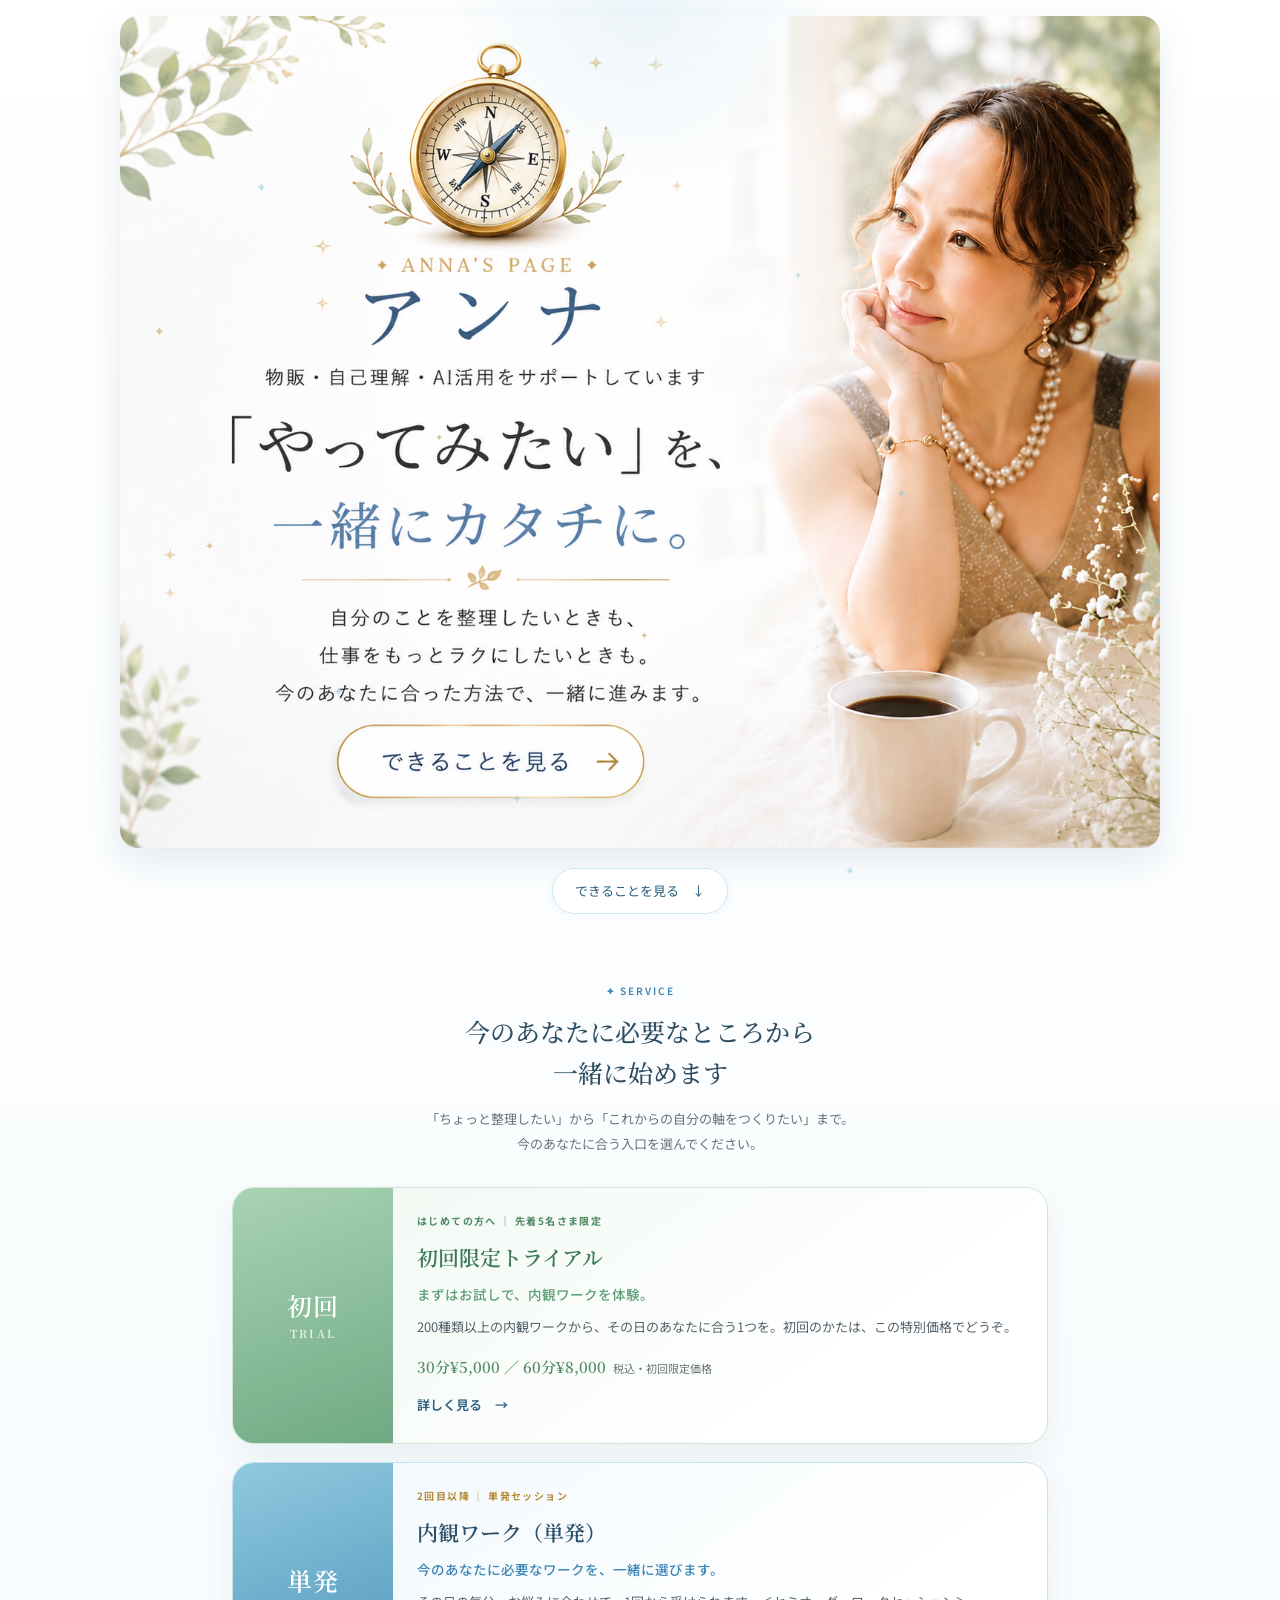
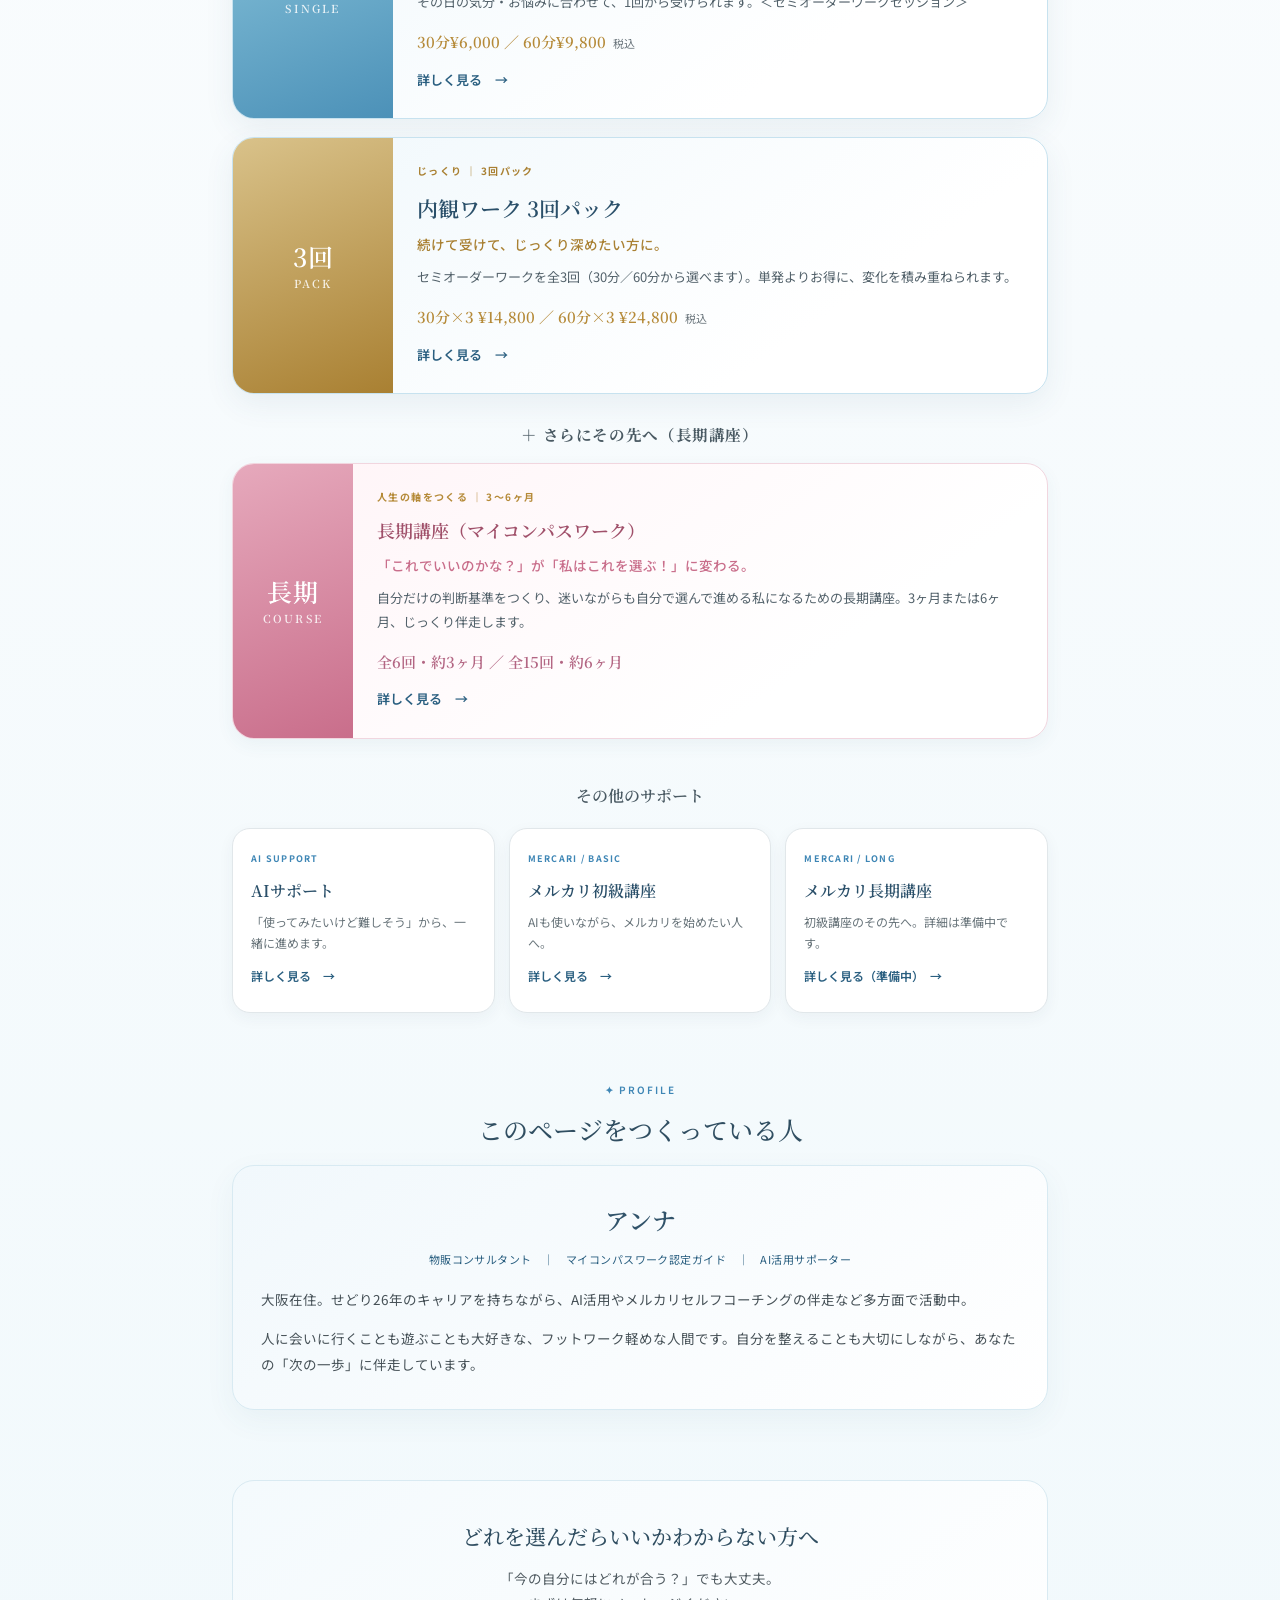
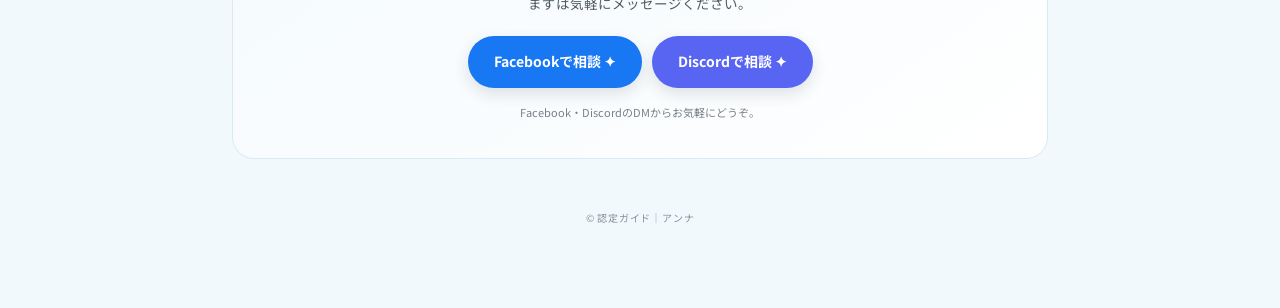
==== commit d313cd8a: "LP: prominent trial card (30分5000/60分8000, 5名限定, group ok) + hero; top: bigger 長期 divider" ====
--- a/index.html
+++ b/index.html
@@ -72,7 +72,7 @@
 .service-main.mint h3{color:#3E7A57}
 .service-main.mint .lead{color:#5E9E77}
 .service-main.mint .price{color:#4E8A63}
-.service-more-label{text-align:center;font-size:12px;font-weight:700;color:var(--sub);letter-spacing:.05em;margin:22px 0 12px}
+.service-more-label{text-align:center;font-family:"Noto Serif JP",serif;font-size:15.5px;font-weight:700;color:#4a5a63;letter-spacing:.04em;margin:26px 0 14px}
 .service-main.long{grid-template-columns:120px 1fr;box-shadow:0 6px 18px rgba(50,95,120,.06)}
 .service-main.long h3{font-size:18px}
 
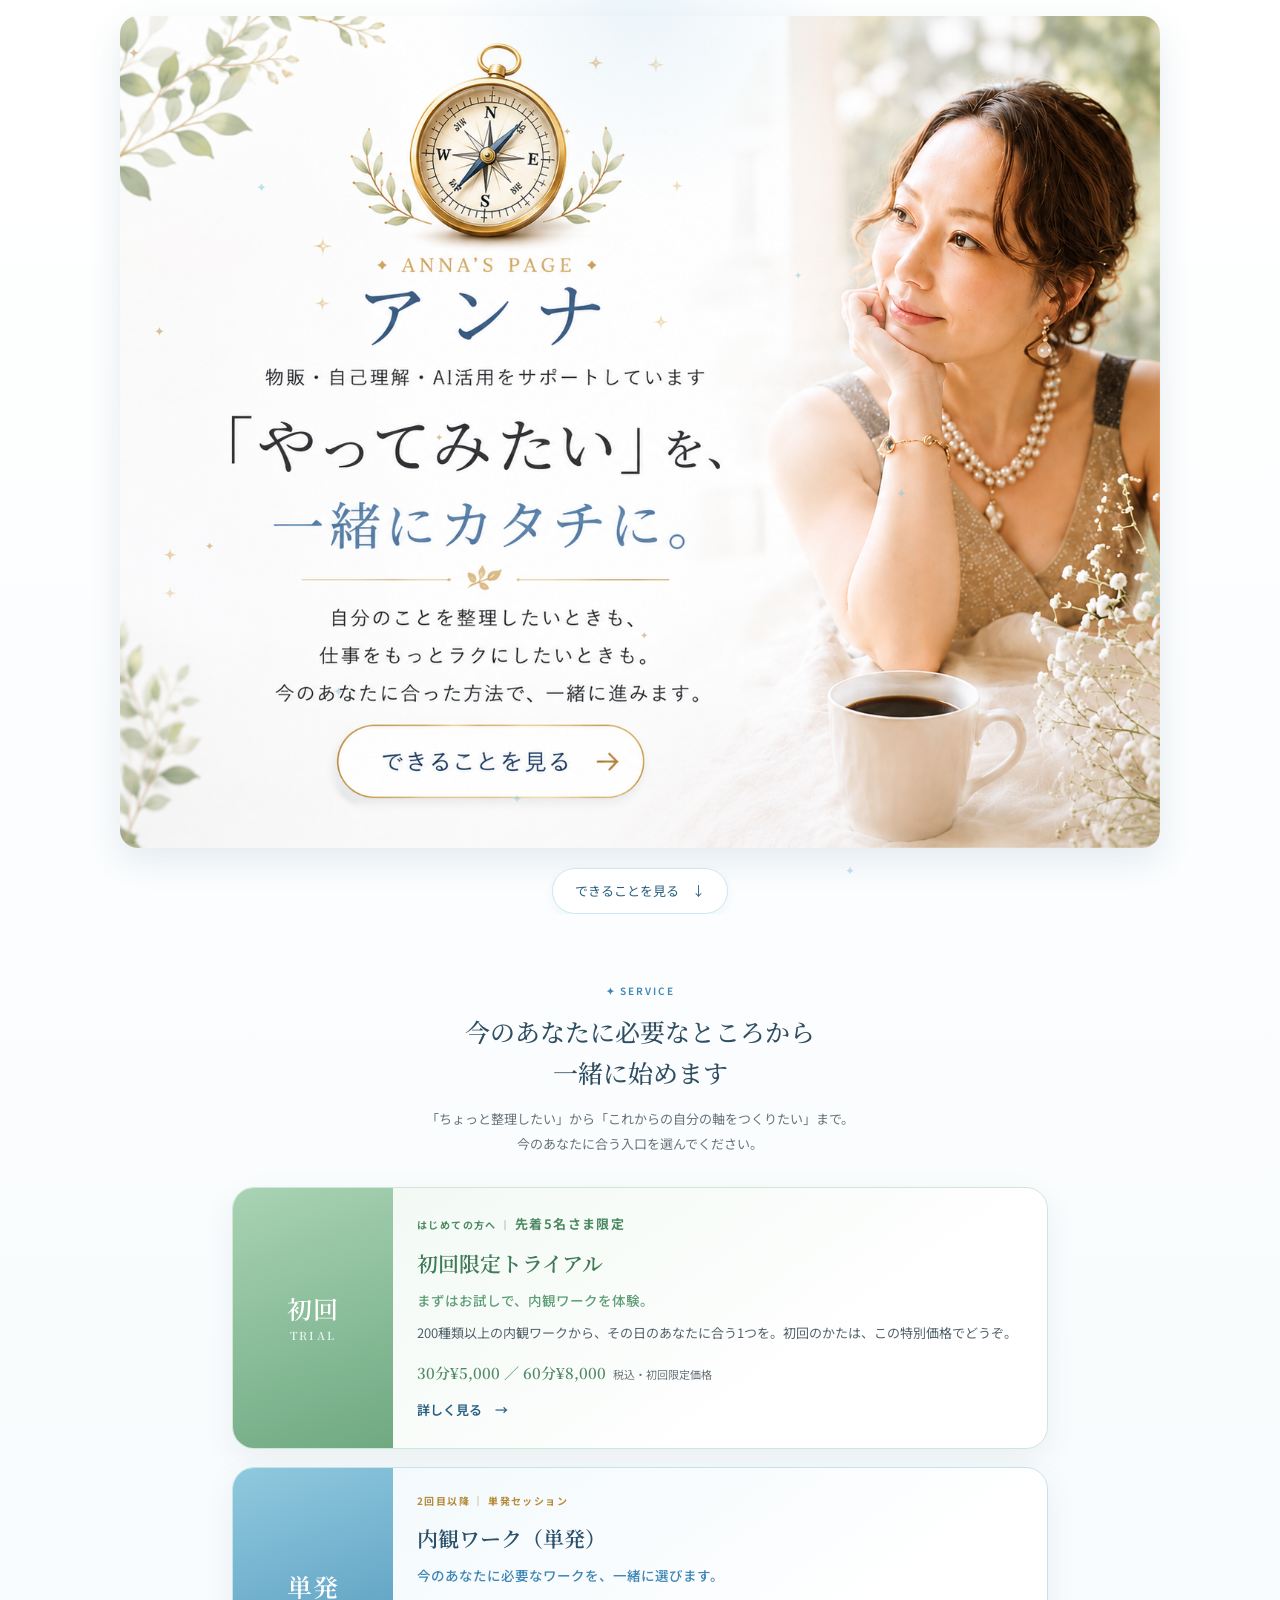
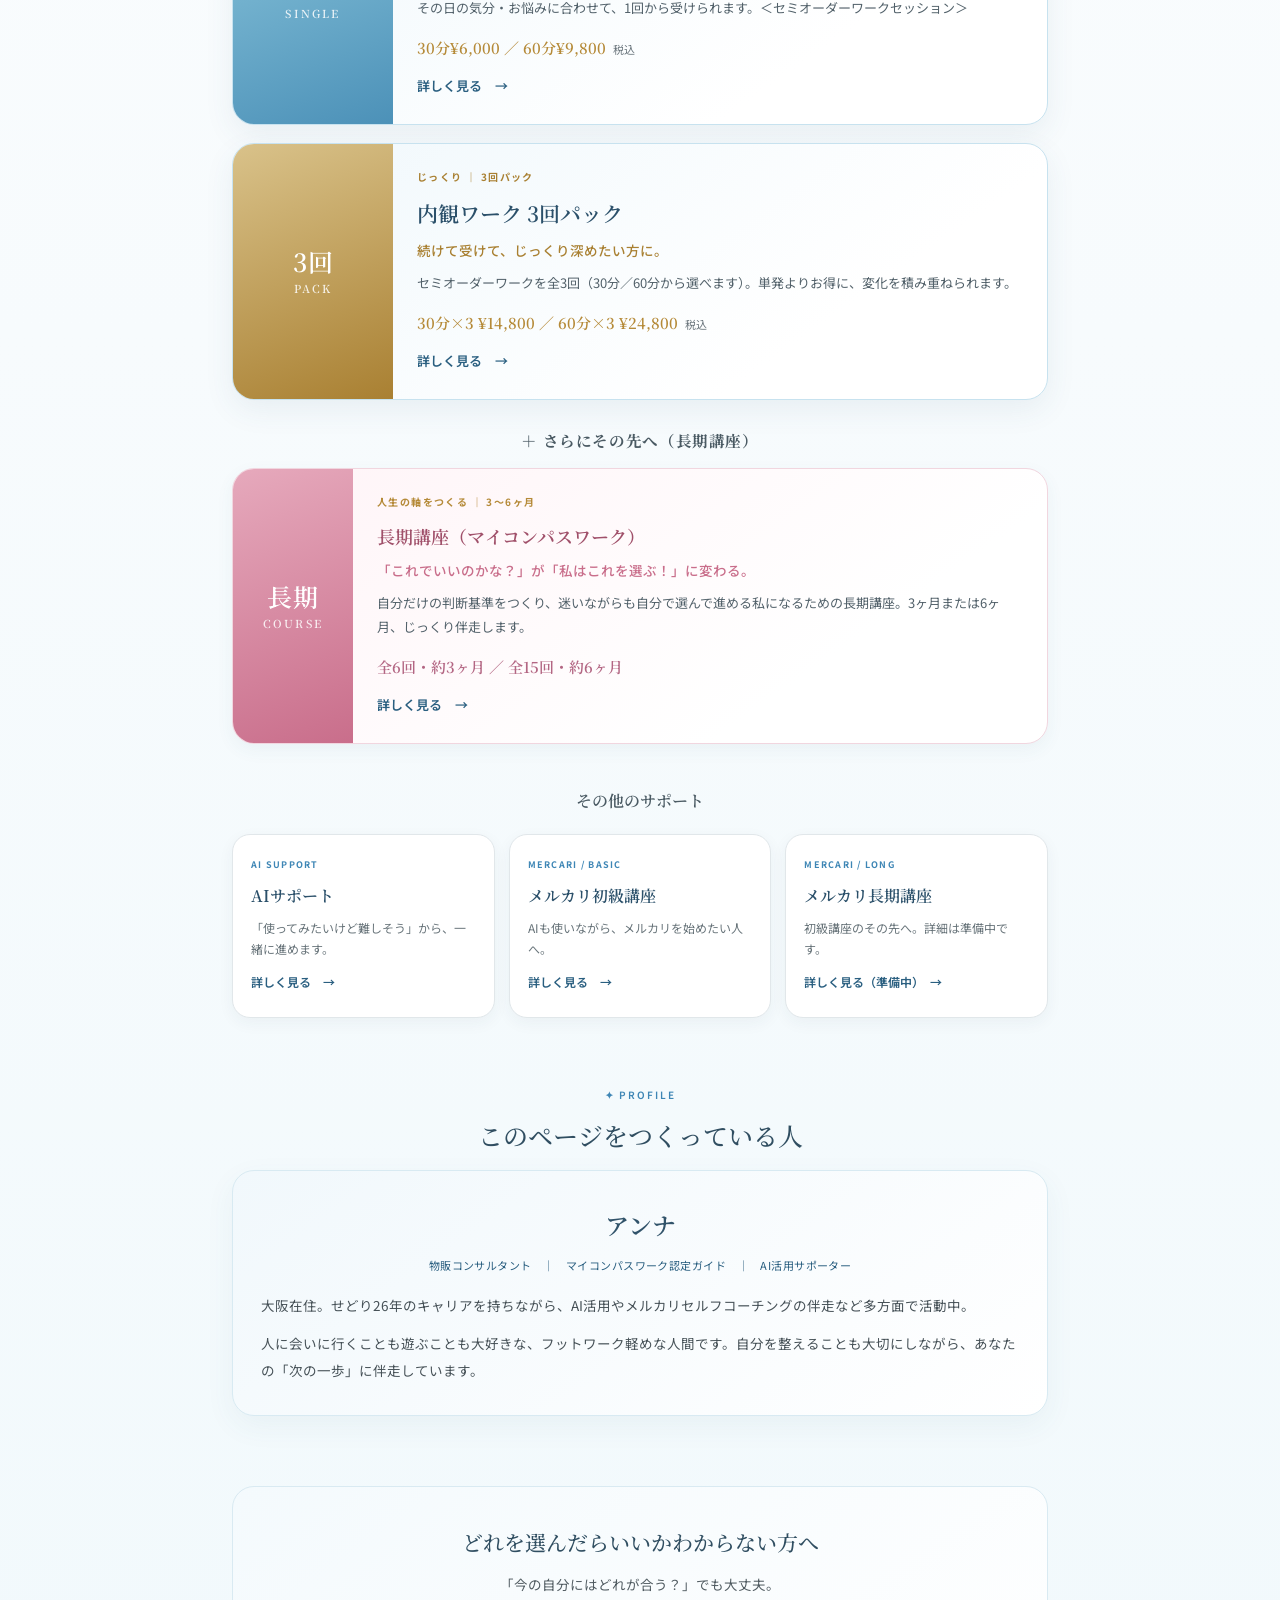
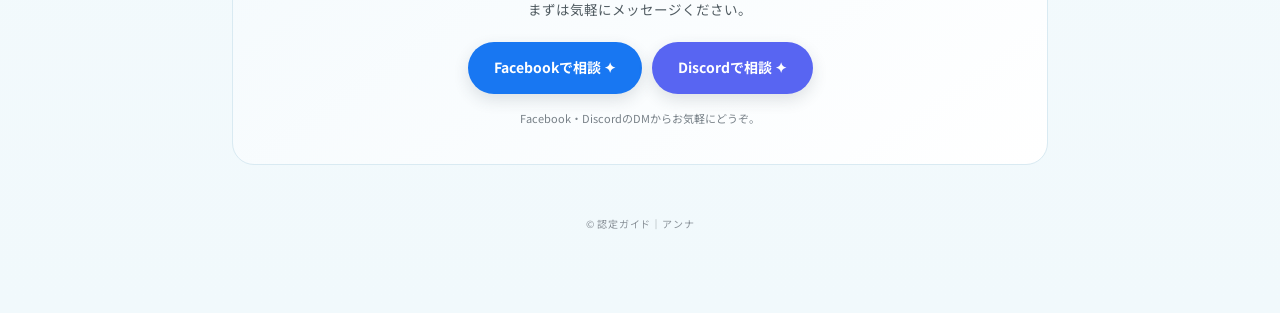
==== commit 1ea93afc: "Top: enlarge 先着5名さま限定 on trial card" ====
--- a/index.html
+++ b/index.html
@@ -151,7 +151,7 @@
       <a class="service-main mint" href="taiken/">
         <div class="visual"><div class="visual-mark">初回<br><span>TRIAL</span></div></div>
         <div class="service-body">
-          <div class="mini" style="color:#4E8A63">はじめての方へ ｜ 先着5名さま限定</div>
+          <div class="mini" style="color:#4E8A63">はじめての方へ ｜ <span style="font-size:13px;font-weight:700">先着5名さま限定</span></div>
           <h3>初回限定トライアル</h3>
           <p class="lead">まずはお試しで、内観ワークを体験。</p>
           <p>200種類以上の内観ワークから、その日のあなたに合う1つを。初回のかたは、この特別価格でどうぞ。</p>
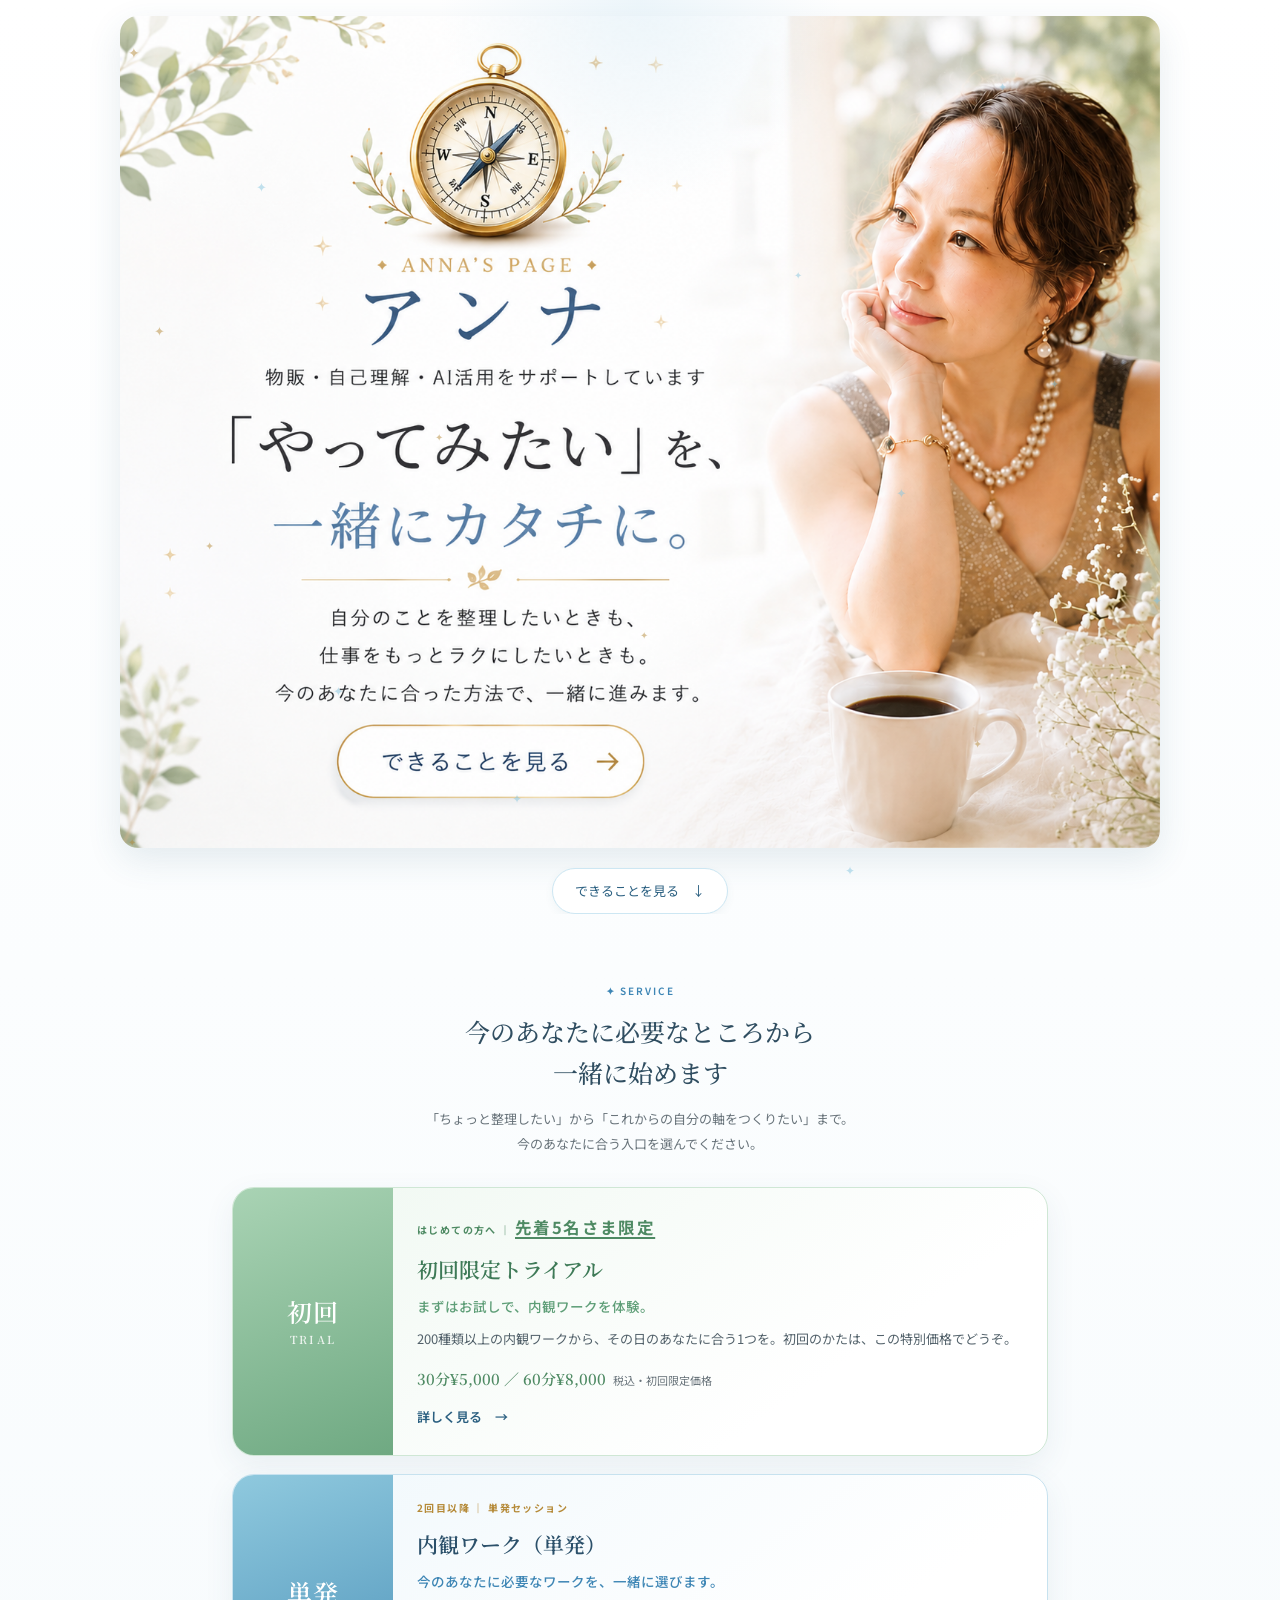
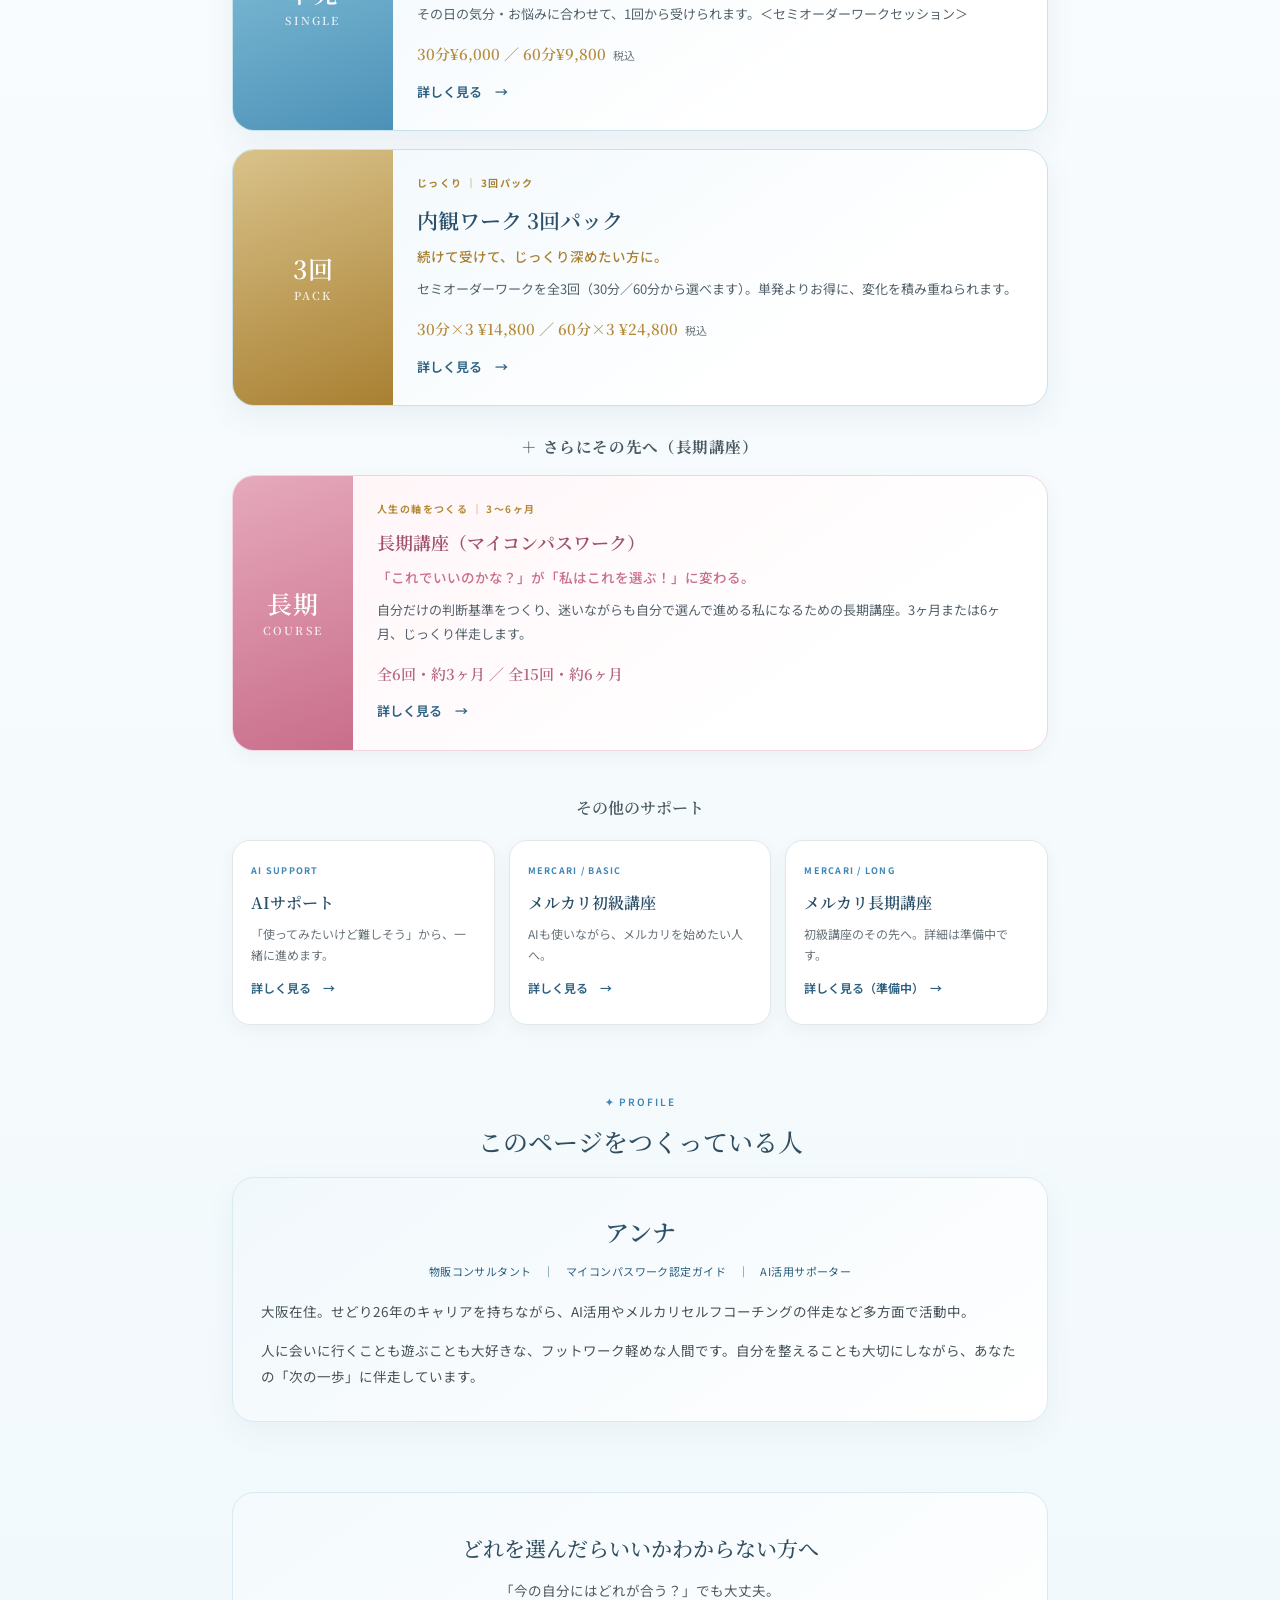
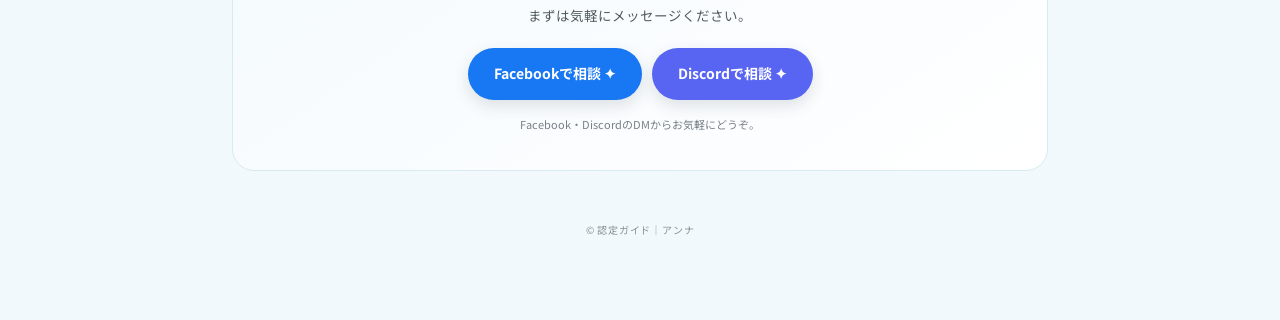
==== commit ff41fb13: "Top: 先着5名さま限定 bigger + underline" ====
--- a/index.html
+++ b/index.html
@@ -151,7 +151,7 @@
       <a class="service-main mint" href="taiken/">
         <div class="visual"><div class="visual-mark">初回<br><span>TRIAL</span></div></div>
         <div class="service-body">
-          <div class="mini" style="color:#4E8A63">はじめての方へ ｜ <span style="font-size:13px;font-weight:700">先着5名さま限定</span></div>
+          <div class="mini" style="color:#4E8A63">はじめての方へ ｜ <span style="font-size:16.5px;font-weight:700;text-decoration:underline;text-decoration-thickness:2px;text-underline-offset:3px">先着5名さま限定</span></div>
           <h3>初回限定トライアル</h3>
           <p class="lead">まずはお試しで、内観ワークを体験。</p>
           <p>200種類以上の内観ワークから、その日のあなたに合う1つを。初回のかたは、この特別価格でどうぞ。</p>
